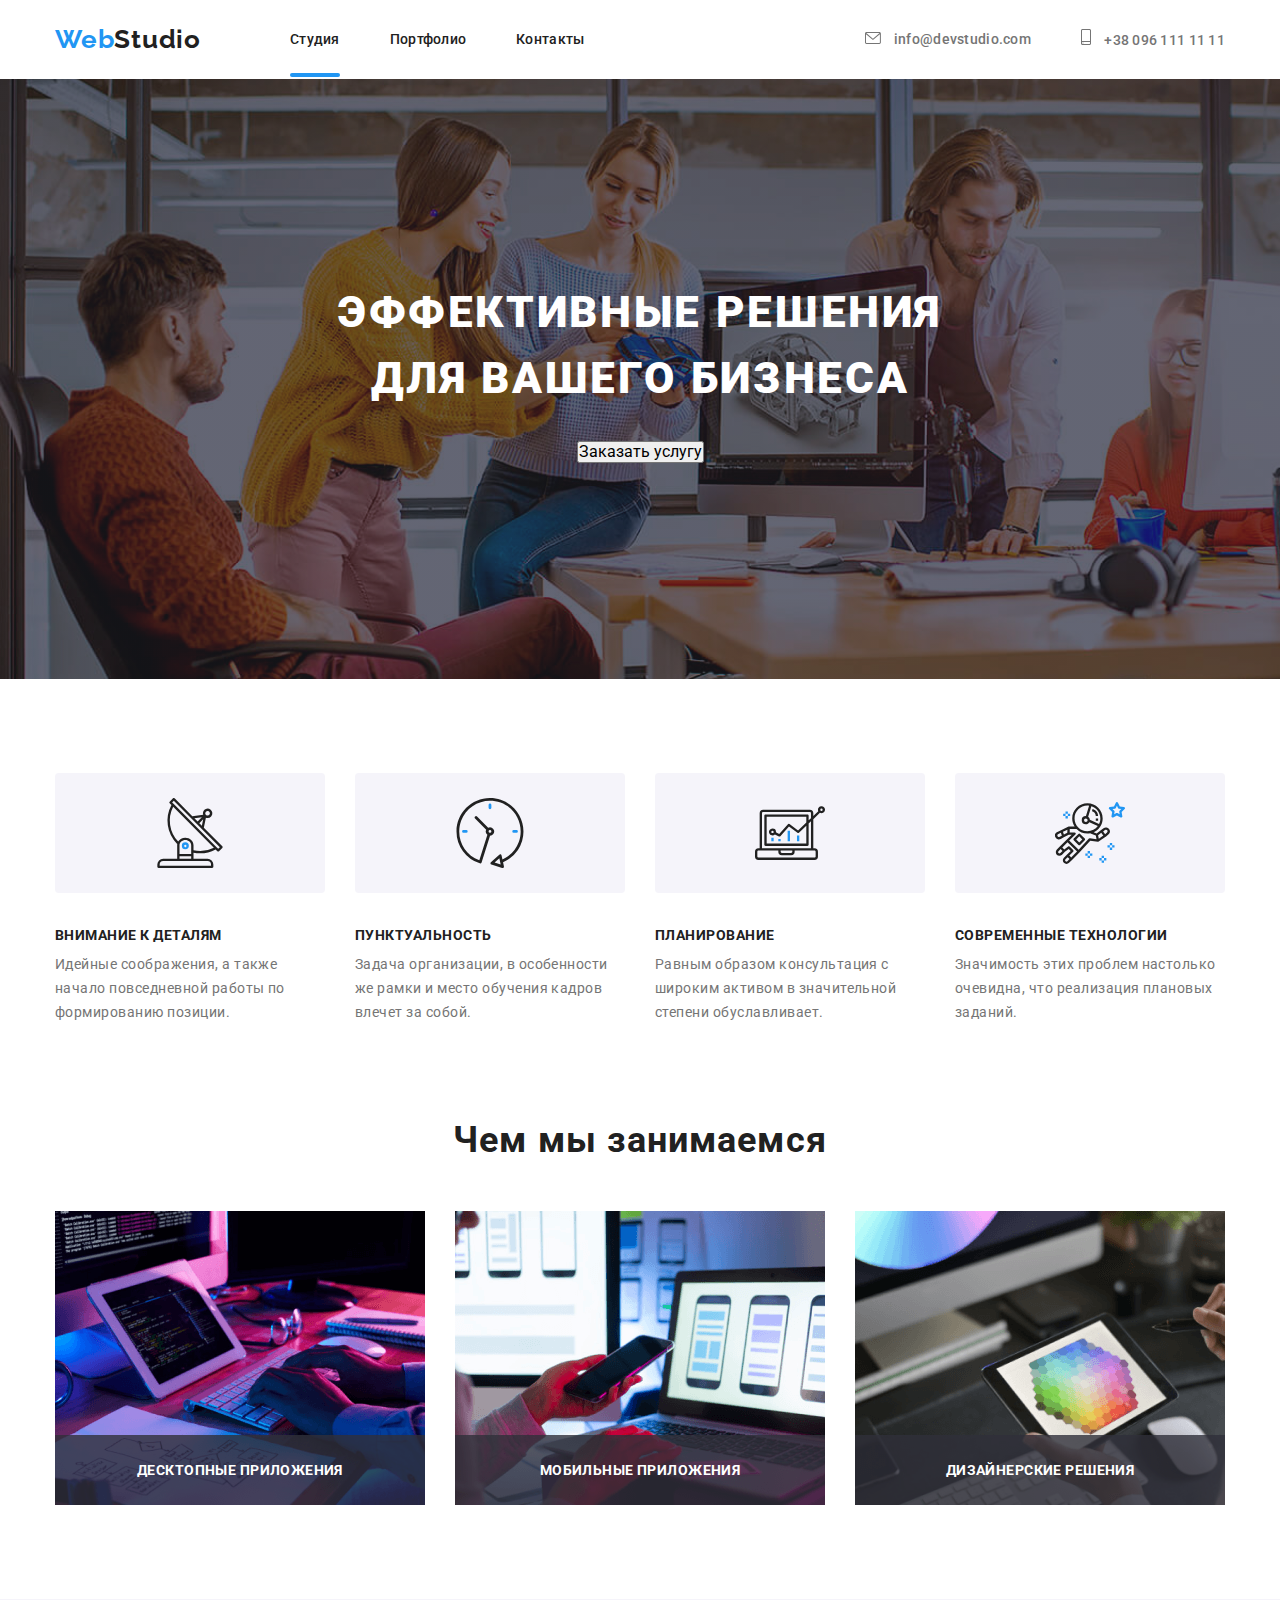
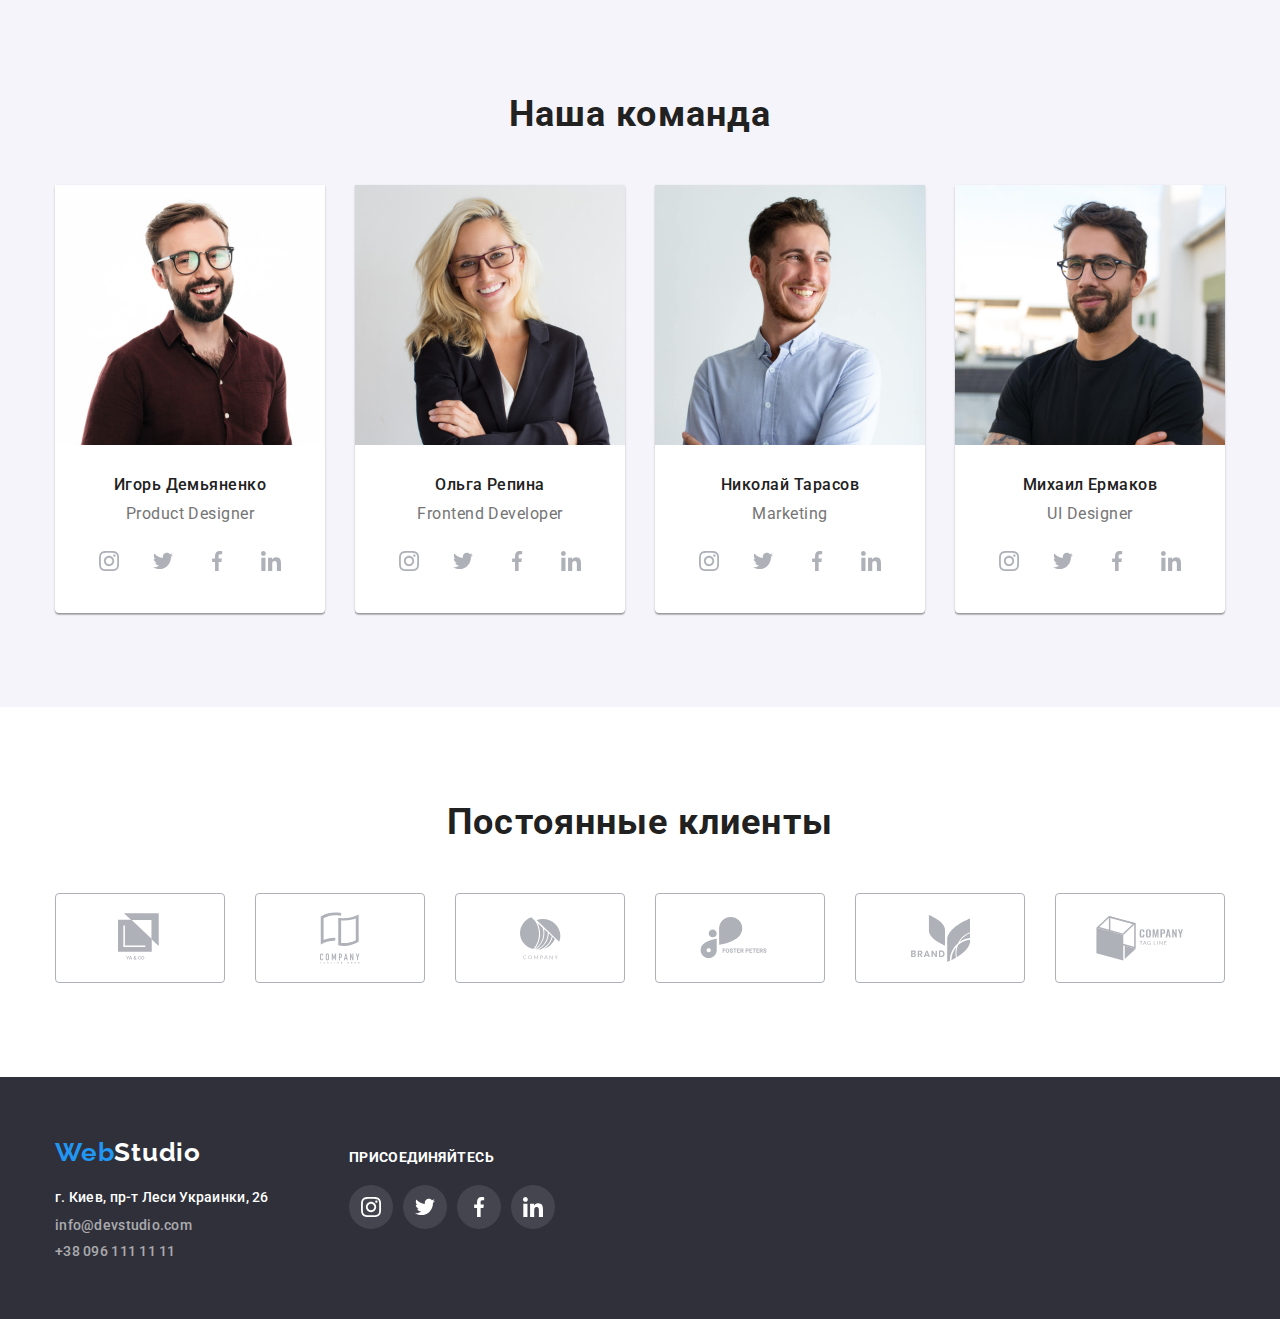
==== index.html @ 3ea40f2e "Копирование (клонирование) предыдущей части" ====
<!DOCTYPE html>
<html lang="ru">

<head>
  <meta charset="UTF-8">
  <meta name="viewport" content="width=device-width, initial-scale=1.0">
  <title lang="en">webstudio</title>
  <link href="https://fonts.googleapis.com/css2?family=Raleway:wght@700&family=Roboto:wght@400;500;700;900&display=swap"
    rel="stylesheet">
  <link rel="stylesheet" href="https://cdnjs.cloudflare.com/ajax/libs/modern-normalize/1.0.0/modern-normalize.css" />
  <link rel="stylesheet" href="./css/styles.css">

</head>

<body class="body">
  <header class="header">
    <div class="container">
      <!--Навигация сайта-->
      <nav class="nav">
        <a href="./index.html" class="link">
          <p class="logo">Web<span class="span-logo">Studio</span></p>
        </a>
        <!--логотип будет рисунком-->
        <ul class="nav">
          <li class="list-item"><a href="./index.html" class="link text-nav text-nav-color link-current">Студия</a>
          </li>
          <li class="list-item"><a href="./portfolio.html" class="link text-nav text-nav-color">Портфолио</a></li>
          <li class="list-item"><a href="" class="link text-nav text-nav-color">Контакты</a></li>
        </ul>
      </nav>
      <!--Контакты-->
      <address class="address">
        <ul class="address-item">
          <li class="list address-list-item icon-mail"><a href="mailto:info@devstudio.com"
              class="link text-nav contact-color">
              <svg class="header-mail-svg">
                <use href="./images/icon-svg/sprite.svg#icon-mail"></use>
              </svg>
              info@devstudio.com</a>
          </li>
          <li class="list address-list-item icon-phone"><a href="tel:+380961111111" class="link text-nav contact-color">
              <svg class="header-smartphone-svg">
                <use href="./images/icon-svg/sprite.svg#icon-smartphone"></use>
              </svg>
              +38 096 111 11 11</a></li>
        </ul>
      </address>
    </div>
  </header>


  <main>
    <!--Эффективные решения для вашего бизнеса HERO -->
    <section class="hero hero-overlay">
      <div class="container">
        <h1 class="hero-title">Эффективные решения для вашего бизнеса</h1>
        <button type="button" class="btn" data-modal-open>
          Заказать услугу
        </button>
      </div>

    </section>
    <!--Приимущества (стиль работы) ADVANTAGE-->
    <section class="advantage">
      <div class="container">
        <H2 class="hidden-section-title">Приимущества (стиль работы) ЗАГОЛОВОК БУДЕТ СКРЫТ
          ПОЗЖЕ ЧЕРЕЗ CSS</H2>
        <!--заголовок будет скрыт позже через CSS-->

        <ul class="advantage-section">
          <li class="list advantage-section-item icon-antena">
            <h3 class="advantage-section-title">Внимание к деталям</h3>
            <p class="section-item">Идейные соображения, а также начало повседневной работы по формированию позиции.</p>
          </li>
          <li class="list advantage-section-item icon-clock">
            <h3 class="advantage-section-title">Пунктуальность</h3>
            <p class="section-item">Задача организации, в особенности же рамки и место обучения кадров влечет за собой.
            </p>
          </li>
          <li class="list advantage-section-item icon-diagram">
            <h3 class="advantage-section-title">Планирование</h3>
            <p class="section-item">Равным образом консультация с широким активом в значительной степени обуславливает.
            </p>
          </li>
          <li class="list advantage-section-item icon-astronaut">
            <h3 class="advantage-section-title">Современные технологии</h3>
            <p class="section-item last-section-item">Значимость этих проблем настолько очевидна, что реализация
              плановых заданий.</p>
          </li>
        </ul>
      </div>

    </section>
    <!--Чем мы занимаемся WHAT WE DO-->
    <section class="whatwedo">
      <div class="container">
        <h2 class="title text-common whatwedo-title">Чем мы занимаемся</h2>

        <ul class="whatwedo-list">
          <li class="list whatwedo-item">
            <img src="./images/box1.png" alt="программист печатает код" width="370">
            <div class="whatwedo-thumb">
              <h3 class="thumb-title">Десктопные приложения</h3>
            </div>
          </li>
          <li class="list whatwedo-item">
            <img src="./images/box2.png" alt="девушка держит телефон перед экраном ноутбука" width="370">
            <div class="whatwedo-thumb">
              <h3 class="thumb-title">Мобильные приложения</h3>
            </div>
          </li>
          <li class="list whatwedo-item">
            <img src="./images/box3.png" alt="девушка выбирает цвета на планшете" width="370">
            <div class="whatwedo-thumb">
              <h3 class="thumb-title">Дизайнерские решения</h3>
            </div>
          </li>
        </ul>
      </div>
    </section>
    <!-- Наша команда TEAM-->
    <section class="team">
      <div class="container">
        <h2 class="title text-common primary-team-title">Наша команда</h2>
        <ul class="team-list">
          <li class="list team-list-item">
            <img class="team-img" src="./images/teamcard1.jpg" alt="Игорь Демьяненко" width="270">
            <h3 class="text-common team-title team-text">Игорь Демьяненко</h3>
            <p lang="en" class="text-common team-text team-item">Product Designer</p>
            <ul class="social-links">
              <li class="social-list-item"><a class="social-list-link" href="https://www.instagram.com/">
                  <svg class="social-list-svg">
                    <use href="./images/icon-svg/sprite.svg#icon-instagram"></use>
                  </svg>
                </a></li>
              <li class="social-list-item"><a class="social-list-link" href="https://twitter.com/">
                  <svg class="social-list-svg">
                    <use href="./images/icon-svg/sprite.svg#icon-twitter"></use>
                  </svg>
                </a></li>
              <li class="social-list-item"><a class="social-list-link" href="https://www.facebook.com/">
                  <svg class="social-list-svg">
                    <use href="./images/icon-svg/sprite.svg#icon-facebook"></use>
                  </svg>
                </a></li>
              <li class="social-list-item"><a class="social-list-link" href="https://www.linkedin.com/">
                  <svg class="social-list-svg">
                    <use href="./images/icon-svg/sprite.svg#icon-linkedin"></use>
                  </svg>
                </a></li>
            </ul>
          </li>
          <li class="list team-list-item">
            <img class="team-img" src="./images/teamcard2.jpg" alt="Ольга Репина" width="270">
            <h3 class="text-common team-title team-text">Ольга Репина</h3>
            <p lang="en" class="text-common team-text team-item">Frontend Developer</p>
            <ul class="social-links">
              <li class="social-list-item"><a class="social-list-link" href="https://www.instagram.com/">
                  <svg class="social-list-svg">
                    <use href="./images/icon-svg/sprite.svg#icon-instagram"></use>
                  </svg>
                </a></li>
              <li class="social-list-item"><a class="social-list-link" href="https://twitter.com/">
                  <svg class="social-list-svg">
                    <use href="./images/icon-svg/sprite.svg#icon-twitter"></use>
                  </svg>
                </a></li>
              <li class="social-list-item"><a class="social-list-link" href="https://www.facebook.com/">
                  <svg class="social-list-svg">
                    <use href="./images/icon-svg/sprite.svg#icon-facebook"></use>
                  </svg>
                </a></li>
              <li class="social-list-item"><a class="social-list-link" href="https://www.linkedin.com/">
                  <svg class="social-list-svg">
                    <use href="./images/icon-svg/sprite.svg#icon-linkedin"></use>
                  </svg>
                </a></li>
            </ul>
          </li>
          <li class="list team-list-item">
            <img class="team-img" src="./images/teamcard3.jpg" alt="Николай Тарасов" width="270">
            <h3 class="text-common team-title team-text">Николай Тарасов</h3>
            <p lang="en" class="text-common team-text team-item">Marketing</p>
            <ul class="social-links">
              <li class="social-list-item"><a class="social-list-link" href="https://www.instagram.com/">
                  <svg class="social-list-svg">
                    <use href="./images/icon-svg/sprite.svg#icon-instagram"></use>
                  </svg>
                </a></li>
              <li class="social-list-item"><a class="social-list-link" href="https://twitter.com/">
                  <svg class="social-list-svg">
                    <use href="./images/icon-svg/sprite.svg#icon-twitter"></use>
                  </svg>
                </a></li>
              <li class="social-list-item"><a class="social-list-link" href="https://www.facebook.com/">
                  <svg class="social-list-svg">
                    <use href="./images/icon-svg/sprite.svg#icon-facebook"></use>
                  </svg>
                </a></li>
              <li class="social-list-item"><a class="social-list-link" href="https://www.linkedin.com/">
                  <svg class="social-list-svg">
                    <use href="./images/icon-svg/sprite.svg#icon-linkedin"></use>
                  </svg>
                </a></li>
            </ul>
          </li>
          <li class="list team-list-item">
            <img class="team-img" src="./images/teamcard4.jpg" alt="Михаил Ермаков" width="270">
            <h3 class="text-common team-title team-text">Михаил Ермаков</h3>
            <p lang="en" class="text-common team-text team-item">UI Designer</p>
            <ul class="social-links">
              <li class="social-list-item"><a class="social-list-link" href="https://www.instagram.com/">
                  <svg class="social-list-svg">
                    <use href="./images/icon-svg/sprite.svg#icon-instagram"></use>
                  </svg>
                </a></li>
              <li class="social-list-item"><a class="social-list-link" href="https://twitter.com/">
                  <svg class="social-list-svg">
                    <use href="./images/icon-svg/sprite.svg#icon-twitter"></use>
                  </svg>
                </a></li>
              <li class="social-list-item"><a class="social-list-link" href="https://www.facebook.com/">
                  <svg class="social-list-svg">
                    <use href="./images/icon-svg/sprite.svg#icon-facebook"></use>
                  </svg>
                </a></li>
              <li class="social-list-item"><a class="social-list-link" href="https://www.linkedin.com/">
                  <svg class="social-list-svg">
                    <use href="./images/icon-svg/sprite.svg#icon-linkedin"></use>
                  </svg>
                </a></li>
            </ul>
          </li>
        </ul>
      </div>
    </section>
    <!------НАШИ КЛИЕНТЫ------->
    <section class="clients">
      <div class="container clients-cont">
        <h2 class="clients-title title text-common">Постоянные клиенты</h2>
        <ul class="clients-list">
          <li class="clients-item"><a class="clients-link" href="">
              <svg class="clients-list-svg client1">
                <use href="./images/icon-svg/sprite.svg#icon-client-logo1"></use>
              </svg>
            </a></li>
          <li class="clients-item"><a class="clients-link" href="">
              <svg class="clients-list-svg client2">
                <use href="./images/icon-svg/sprite.svg#icon-client-logo2"></use>
              </svg>
            </a></li>
          <li class="clients-item"><a class="clients-link" href="">
              <svg class="clients-list-svg client3">
                <use href="./images/icon-svg/sprite.svg#icon-client-logo3"></use>
              </svg>
            </a></li>
          <li class="clients-item"><a class="clients-link" href="">
              <svg class="clients-list-svg client4">
                <use href="./images/icon-svg/sprite.svg#icon-client-logo4"></use>
              </svg>
            </a></li>
          <li class="clients-item"><a class="clients-link" href="">
              <svg class="clients-list-svg client5">
                <use href="./images/icon-svg/sprite.svg#icon-client-logo5"></use>
              </svg>
            </a></li>
          <li class="clients-item"><a class="clients-link" href="">
              <svg class="clients-list-svg client6">
                <use href="./images/icon-svg/sprite.svg#icon-client-logo6"></use>
              </svg>
            </a></li>
        </ul>
      </div>
    </section>
  </main>
  <!--Контактная информация FOOTER-->
  <footer class="footer">
    <!--логотип будет рисунком-->
    <div class="container footer-section footer-links">
      <div>
        <a href="./index.html" class="link">
          <p class="logo logo-footer">Web<span class="span-logo-footer">Studio</span></p>
        </a>
        <address>
          <ul class="footer-adsress">
            <li class="list footer-list-item"><a href="https://goo.gl/maps/oLF53C2D6kYeBcpo7" target="_blank"
                class="link text-nav map-text">
                г. Киев, пр-т Леси Украинки, 26</a></li>
            <li class="list footer-list-item"><a href="mailto:info@devstudio.com"
                class="link text-nav contact-color footer-contact-color">info@devstudio.com</a></li>
            <li class="list footer-list-item footer-adsress"><a href="tel:+380961111111"
                class="link text-nav contact-color footer-contact-color">+38 096
                111 11 11</a></li>
          </ul>
        </address>
      </div>
      <div>
        <h2 class="footer-title title text-common">ПРИСОЕДИНЯЙТЕСЬ</h2>
        <ul class="footer-list">
          <li class="footer-list-item"><a class="footer-list-link" href="https://www.instagram.com/">
              <svg class="footer-list-svg">
                <use href="./images/icon-svg/sprite.svg#icon-instagram"></use>
              </svg>
            </a></li>
          <li class="footer-list-item"><a class="footer-list-link" href="https://twitter.com/">
              <svg class="footer-list-svg">
                <use href="./images/icon-svg/sprite.svg#icon-twitter"></use>
              </svg>
            </a></li>
          <li class="footer-list-item"><a class="footer-list-link" href="https://www.facebook.com/">
              <svg class="footer-list-svg">
                <use href="./images/icon-svg/sprite.svg#icon-facebook"></use>
              </svg>
            </a></li>
          <li class="footer-list-item"><a class="footer-list-link" href="https://www.linkedin.com/">
              <svg class="footer-list-svg">
                <use href="./images/icon-svg/sprite.svg#icon-linkedin"></use>
              </svg>
            </a></li>
        </ul>
      </div>
    </div>
  </footer>
  <div class="backdrop is-hidden" data-modal>
    <div class="modal">
      <button class="close-btn" data-modal-close type="button">
        <svg class="modal-close-svg">
          <use href="./images/icon-svg/sprite.svg#close-btn"></use>
        </svg>
      </button>
    </div>
  </div>
  <script src="./js/modal.js"></script>
</body>

</html>
---- css/styles.css ----
:root {
--accent-color: #2196F3;
--main-font-color: #212121;
--secondary-font-color: #757575;
--text-dark-theme-color: #FFFFFF;
--text-backgrond-color-dark: #2F303A;
--icon-fill: #AFB1B8;
--sort-container-item: #EEEEEE;
--filter-button-bg: #f5f4fa;
}

*,
*::before,
*::after {
  margin: 0;
  padding: 0;
  box-sizing: border-box;
}

img {
  display: block;
}

/* ===========  COMPONENT  =========== */
body {
  font-family: "Roboto", sans-serif;
  font-style: normal;
  }

.list {
    list-style: none;
  }
.list-item {
    list-style: none;
  }

.link {
    text-decoration: none;

  }
.link:hover,
.link:focus {
  color: var(--accent-color);
}



.title {
font-weight: 700;
font-size: 36px;
line-height: 1.167;
color: var(--main-font-color);
}
.text-common {
  text-align: center;
  letter-spacing: 0.03em;
}

.container {
  width: 1200px;
  padding: 0 15px;
  margin: 0 auto;
  /* outline: 1px solid red; */
}
.backdrop {
  position: fixed;
  width: 100%;
  height: 100%;
  top: 0;
  left: 0;
  background-color: rgba(0, 0, 0, 0.2);
  transition: all 250ms cubic-bezier(0.4, 0, 0.2, 1);
}
.modal {
  position: absolute;
  top: 50%;
  left: 50%;
  transform: translate(-50%, -50%);
  width: 528px;
  height: 581px;
  background-color: var(--text-dark-theme-color);
}

.close-btn {
position: absolute;
cursor: pointer;
width: 30px;
height: 30px;
top: 8px;
right: 8px;
border: 1px solid rgba(0, 0, 0, 0.1);
border-radius: 50%;
background-color: var(--text-dark-theme-color);
}
.modal-close-svg {
width: 11px;
height: 11px;
}

.is-hidden {
opacity: 0;
visibility: hidden;
pointer-events: none;
}
/* ===========  END COMPONENT  =========== */

/* ===========  HEADER  =========== */
 .header {
    padding: 24px 0px;
    /* outline: 1px solid red; */
}

.header .container {
  display: flex;
  align-items: center;

}
.header-portfolio {
  padding: 24px 0px;
  outline: 1px solid #ECECEC;
}
.header-portfolio .container {
  display: flex;
  align-items: center;
}

.nav {
  display: flex;
  align-items: center;
}

.logo {
  font-family: Raleway;
  font-style: normal;
  font-weight: 700;
  font-size: 26px;
  line-height: 1.192;
  letter-spacing: 0.03em;
  color: var(--accent-color);

}
a .logo {
  margin-left: 0px;
  margin-right: 90px;
  max-width: 145px;
  /* в макете стоит 93 пикселя. я округлил до 90, как рекомендовал Лёша */
}

.nav .list-item:not(:last-child) {
margin-right: 50px;
}

.span-logo {
  color: var(--main-font-color);
}
.text-nav {
  font-weight: 500;
  font-style: normal;
  font-size: 14px;
  line-height: 1.143;
  letter-spacing: 0.02em;
}
.text-nav-color {
  color: var(--main-font-color);
  transition: color 250ms cubic-bezier(0.4, 0, 0.2, 1);
}
.contact-color {
  color: var(--secondary-font-color);
  transition: color 250ms cubic-bezier(0.4, 0, 0.2, 1);
}
.container .address-item {
  display: flex;
  align-items: center;
}
.address {
  margin-left: auto;
}

.address-list-item:not(:last-child) {
margin-right: 50px;
}

.header-mail-svg {
  width: 16px;
  height: 12px;
  fill: currentColor;
  margin-right: 10px;
}

.header-smartphone-svg {
  width: 10px;
  height: 16px;
  fill: currentColor;
  margin-right: 10px;
}

/* ===========  END HEADER  =========== */

/* ===========  HERO  =========== */
.hero {
  text-align: center;
  padding: 200px 15px;
  margin: 0 auto;

}


.hero-overlay  {
  height: 600px;
  max-width: 1600px;
  margin-left: auto;
  margin-right: auto;
  background-image: linear-gradient(to right,rgba(47, 48, 58, 0.4), rgba(47, 48, 58, 0.4)
  ) ,
  url("../images/hero/hero.png");
  background-size: cover;
}



.hero-title {
font-weight: 900;
font-size: 44px;
line-height: 1.5;
letter-spacing: 0.06em;
text-transform: uppercase;
color: var(--text-dark-theme-color);
padding-right: 252px;
padding-bottom: 30px;
padding-left: 252px;

}
.footer-list-link

.btn {
color: var(--text-dark-theme-color);
background-color: var(--accent-color);
width: 200px;
height: 50px;
left: 700px;
top: 430px;
font-weight: 700;
font-size: 16px;
line-height: 1.875;
letter-spacing: 0.06em;

border-radius: 4px;
cursor: pointer;
transition: color 250ms cubic-bezier(0.4, 0, 0.2, 1);
}

.btn:hover,
.btn:focus {
  box-shadow: 0px 4px 4px rgba(0, 0, 0, 0.15);
  color: var(--accent-color);
  background-color: var(--text-dark-theme-color);
}

.btn .container {
  width: 1170px;
  padding: 0 15px;
  margin: 0 auto;
}
/* ===========  END HERO  =========== */

/* ===========  ADVANTAGE  =========== */
.hidden-section-title {
display: none;
}

.advantage {
  padding-top: 94px;
  padding-bottom: 94px;
}

.advantage-section {
  display: flex;
  letter-spacing: 0px;
}

.advantage-section-item {
  letter-spacing: 0.03em;
}
.icon-antena::before {
background-image: url(../images/icon-svg/antenna.svg);
background-repeat: no-repeat;
background-position: center;
}

.icon-clock::before {
  background-image: url(../images/icon-svg/clock.svg);
  background-repeat: no-repeat;
  background-position: center;
}
.icon-diagram::before {
  background-repeat: no-repeat;
  background-position: center;
  background-image: url(../images/icon-svg/diagram.svg);
}
.icon-astronaut::before {
  background-image: url(../images/icon-svg/astronaut.svg);
  background-repeat: no-repeat;
  background-position: center;
  }


.advantage-section-item::before {
  content: "";
  display: inline-block;
  width: 270px;
  height: 120px;
  background-color: #F5F4FA;
  border-radius: 4px;
  margin-bottom: 30px;
}


.advantage-section-title {
  font-weight: 700;
  font-size: 14px;
  line-height: 1.143;
  text-transform: uppercase;
  color: var(--main-font-color);
  margin-bottom: 10px;
}

.section-item {
  font-weight: 400;
  font-size: 14px;
  line-height: 1.714;
  color: var(--secondary-font-color);
  max-width: 270px;
  margin-right: 30px;
 }

 .last-section-item {
   margin-right: 0px;
 }

/* ===========  END ADVANTAGE  =========== */

/* ===========  WHAT WE DO  =========== */
.whatwedo-title {
  margin-bottom: 50px;
}

.whatwedo {
padding-bottom: 94px;
}
.whatwedo-section {
  outline: 1px solid tomato;
}

.whatwedo-list {
  display: flex;
}
.whatwedo-item:not(:last-child) {
  margin-right: 30px;
}
.whatwedo-item {
  position: relative;
}
.whatwedo-thumb {
  position: absolute;
  bottom: 0;
  left: 0;
  background-color: rgba(47, 48, 58, 0.8);
  width: 100%;
  height: 24%;
}

.thumb-title {
  padding-top: 27px;
  padding-bottom: 27px;
  font-weight: 700;
  font-size: 14px;
  line-height: 1.143;
  text-align: center;
  letter-spacing: 0.03em;
  text-transform: uppercase;
  color: var(--text-dark-theme-color);


}

/* ===========  END WHAT WE DO  =========== */

/* ===========  TEAM  =========== */
.team {
  background: #F5F4FA;
  padding-top: 94px;
  padding-bottom: 94px;
}


.primary-team-title {
margin-bottom: 50px;
}
.team-list {
  display: flex;
}
.team-list-item {
background: var(--text-dark-theme-color);
box-shadow: 0px 1px 3px rgba(0, 0, 0, 0.12), 0px 1px 1px rgba(0, 0, 0, 0.14), 0px 2px 1px rgba(0, 0, 0, 0.2);
border-radius: 0px 0px 4px 4px;
}
.team-list-item:not(:last-child) {
  margin-right: 30px;

}
.team-img {
  margin-bottom: 30px;


}
.team-title {
  font-weight: 500;
  font-size: 16px;
  line-height: 1.187;
  color: var(--main-font-color);
  margin-bottom: 10px;
}
.team-text {
  font-size: 16px;
  line-height: 1.187;
}
.team-item {
  font-weight: 400;
  color: var(--secondary-font-color);
 }
/* ===========  END TEAM  =========== */

/* ===========  CLIENTS  =========== */
.clients-cont {
  padding-top: 94px;
  padding-bottom: 94px;
}

.clients-title {
margin-bottom: 50px;
}

.clients-list {
display: flex;
list-style: none;
}

.clients-item{

}

.clients-link {
  display: flex;
  align-items: center;
  justify-content: center;
  width: 170px;
  height: 90px;
  border: 1px solid var(--icon-fill);
  border-radius: 4px;
  color: var(--icon-fill);
  transition: color 250ms cubic-bezier(0.4, 0, 0.2, 1);
}

.clients-item:not(:last-child) {
  margin-right: 30px;
}

.clients-list-svg {
fill: currentColor;
}

.clients-link:hover,
.clients-link:focus {
  width: 170px;
  height: 90px;
  border: 1px solid var(--accent-color);
  color: var(--accent-color);
}
.client1 {
  width: 45px;
  height: 50px;
}
.client2 {
  width: 40px;
  height: 52px;
}
.client3 {
  width: 41px;
  height: 43px;
}
.client4 {
width: 80px;
height: 42px;
}
.client5 {
  width: 59px;
  height: 47px;
}
.client6 {
  width: 88px;
  height: 45px;
}

.social-links {
  display: flex;
  list-style: none;
  justify-content: center;
  padding-top: 16px;
  padding-bottom: 30px;
  margin-left: auto;
  margin-right: auto;
}

.social-list-item:not(:last-child) {
  margin-right: 10px;
}
.social-list-link {
  display: flex;
  align-items: center;
  justify-content: center;
  width: 44px;
  height: 44px;
  border-radius: 50%;
  background-color: var(--text-dark-theme-color);
  color:  var(--icon-fill);
  transition: color 250ms cubic-bezier(0.4, 0, 0.2, 1), background-color 250ms cubic-bezier(0.4, 0, 0.2, 1);
}

.social-list-svg {
  width: 20px;
  height: 20px;
  fill: currentColor;
}

.social-list-link:hover,
.social-list-link:focus {
  width: 44px;
  height: 44px;
  background-color: var(--accent-color);
  color: var(--text-dark-theme-color);
}
  /* ===========  END CLIENTS  =========== */

/* ===========  FOOTER  =========== */
.footer {
  padding-top: 60px;
  padding-bottom: 60px;
  background-color: var(--text-backgrond-color-dark);
}
.logo-footer {
  margin-bottom: 20px;
}

.footer-contact-color {
  color: rgba(255, 255, 255, 0.6);
}
.map-text {
  color: var(--text-dark-theme-color);
  transition: color 250ms cubic-bezier(0.4, 0, 0.2, 1);
}
.span-logo-footer {
  color: var(--text-dark-theme-color);
}
.footer-adsress {
  display: flex;
  flex-direction: column;
  margin-right: 70px;
  }
.footer-list-item:not(:last-child) {
  margin-bottom: 9px;
}
.footer-links {
  display: flex;
}
.footer-list {
  display: flex;
  list-style: none;
}
.footer-title {
  font-weight: 700;
  font-size: 14px;
  line-height: 1.143;
  letter-spacing: 0.03em;
  text-transform: uppercase;
  color: var(--text-dark-theme-color);
  padding-top: 12px;
  margin-bottom: 20px;
  text-align: left;
}

/* .footer-list-link {
  display: flex;
  align-items: center;
  justify-content: center;
  width: 44px;
  height: 44px;
  border-radius: 50%;
  background-color: rgba(255, 255, 255, 0.1);
} */
.footer-list-link:hover {
  background-color: var(--accent-color);
}
.footer-list-svg {
  width: 20px;
  height: 20px;
  fill: var(--text-dark-theme-color);
}
.footer-list-link {
  display: flex;
  align-items: center;
  justify-content: center;
  width: 44px;
  height: 44px;
  border-radius: 50%;
  background-color: rgba(255, 255, 255, 0.1);
  transition: background-color 250ms cubic-bezier(0.4, 0, 0.2, 1);


}

.footer-list-link:hover {
  background-color: var(--accent-color);
}
.footer-list-item:not(:last-child) {
  margin-right: 10px;
}
/* ===========  PORTFOLIO COMPONENT  =========== */
.portfolio-text-common {
font-size: 16px;
letter-spacing: 0.03em;
}

.portfolio {
  padding-top: 94px;
  padding-bottom: 94px;
}

.link-current {
position: relative;
padding-bottom: 30px;
}


.link-current::after {
  content: '';
  position: absolute;
  left: 0;
  bottom: 0;
  width: 100%;
  height: 4px;
  border-radius: 2px;
  background-color: var(--accent-color);

}
/* ===========  END PORTFOLIO COMPONENT  =========== */

/* ===========  PORTFOLIO BTN  =========== */
.filter {
  padding-bottom: 50px;
}
.filter-list {
  width: 611px;
  display: flex;
  justify-content: space-between;
  margin-left: auto;
  margin-right: auto;
}

.filter-button {
  font-weight: 500;
  font-size: 16px;
  line-height: 1.625;
  text-align: center;
  letter-spacing: 0.03em;
  color: var(--secondary-text-color);
  background-color: var(--filter-button-bg);
  border-style: none;
  min-width: 73px;
  height: 38px;
  padding: 6px 22px;
  border-radius: 4px;
  transition: color 250ms cubic-bezier(0.4, 0, 0.2, 1), background-color 250ms cubic-bezier(0.4, 0, 0.2, 1);
}

.filter-button:hover {

  color: var(--text-dark-theme-color);
  background-color: var(--accent-color);
  box-shadow: 0px 3px 1px rgba(0, 0, 0, 0.1), 0px 1px 2px rgba(0, 0, 0, 0.08), 0px 2px 2px rgba(0, 0, 0, 0.12);
  cursor: pointer;
}

/* ===========  END PORTFOLIO BTN  =========== */

/* ===========  PORTFOLIO SORT  =========== */
.flex-container {
  display: flex;
  flex-wrap: wrap;
}

.sort-container-item {
  margin-right: 30px;
  margin-bottom: 30px;
  outline: 1px solid var(--sort-container-item);
  transition: box-shadow 250ms cubic-bezier(0.4, 0, 0.2, 1);
}


.sort-thumb {
  position: relative;
  top: 0;
  left: 0;
  width: 370px;
  height: 294px;

  overflow: hidden;
  }

.sort-thumb:hover .ovrlay-text,
.sort-thumb:focus .ovrlay-text {
  transform: translateY(0);
}

  .ovrlay-text {
    position: absolute;
    width: 100%;
    height: 100%;
    padding: 63px 24px;
    font-weight: 400;
    font-size: 18px;
    line-height: 1.556;
    letter-spacing: 0.03em;
    color: var(--text-dark-theme-color);
    background: rgba(33, 150, 243, 0.9);
    transform: translateY(100%);
    transition: transform 250ms cubic-bezier(0.4, 0, 0.2, 1);

  }



.sort-container-item:hover,
.sort-container-item:focus {
  box-shadow: 0px 1px 1px rgba(0, 0, 0, 0.12), 0px 4px 4px rgba(0, 0, 0, 0.06), 1px 4px 6px rgba(0, 0, 0, 0.16);
}

.sort-container-item:nth-child(3n) {
  margin-right: 0px;
}
.sort-container-item:nth-last-child(-n+3) {
  margin-bottom: 0px;
}

.portfolio-title {
  font-weight: 700;
  font-size: 18px;
  line-height: 2;
  letter-spacing: 0.06em;
  color: var(--main-font-color);
  padding-top: 20px;
  padding-left: 24px;
  margin-bottom: 4px;
}
.portfolio-item {
  font-weight: 400;
  font-size: 16px;
  line-height: 1.875;
  color: var(--secondary-font-color);
  padding-left: 24px;
  margin-bottom: 20px;
}

.img-portfolio-item {
  margin-bottom: 20px;
}


/* ===========  END PORTFOLIO SORT  =========== */
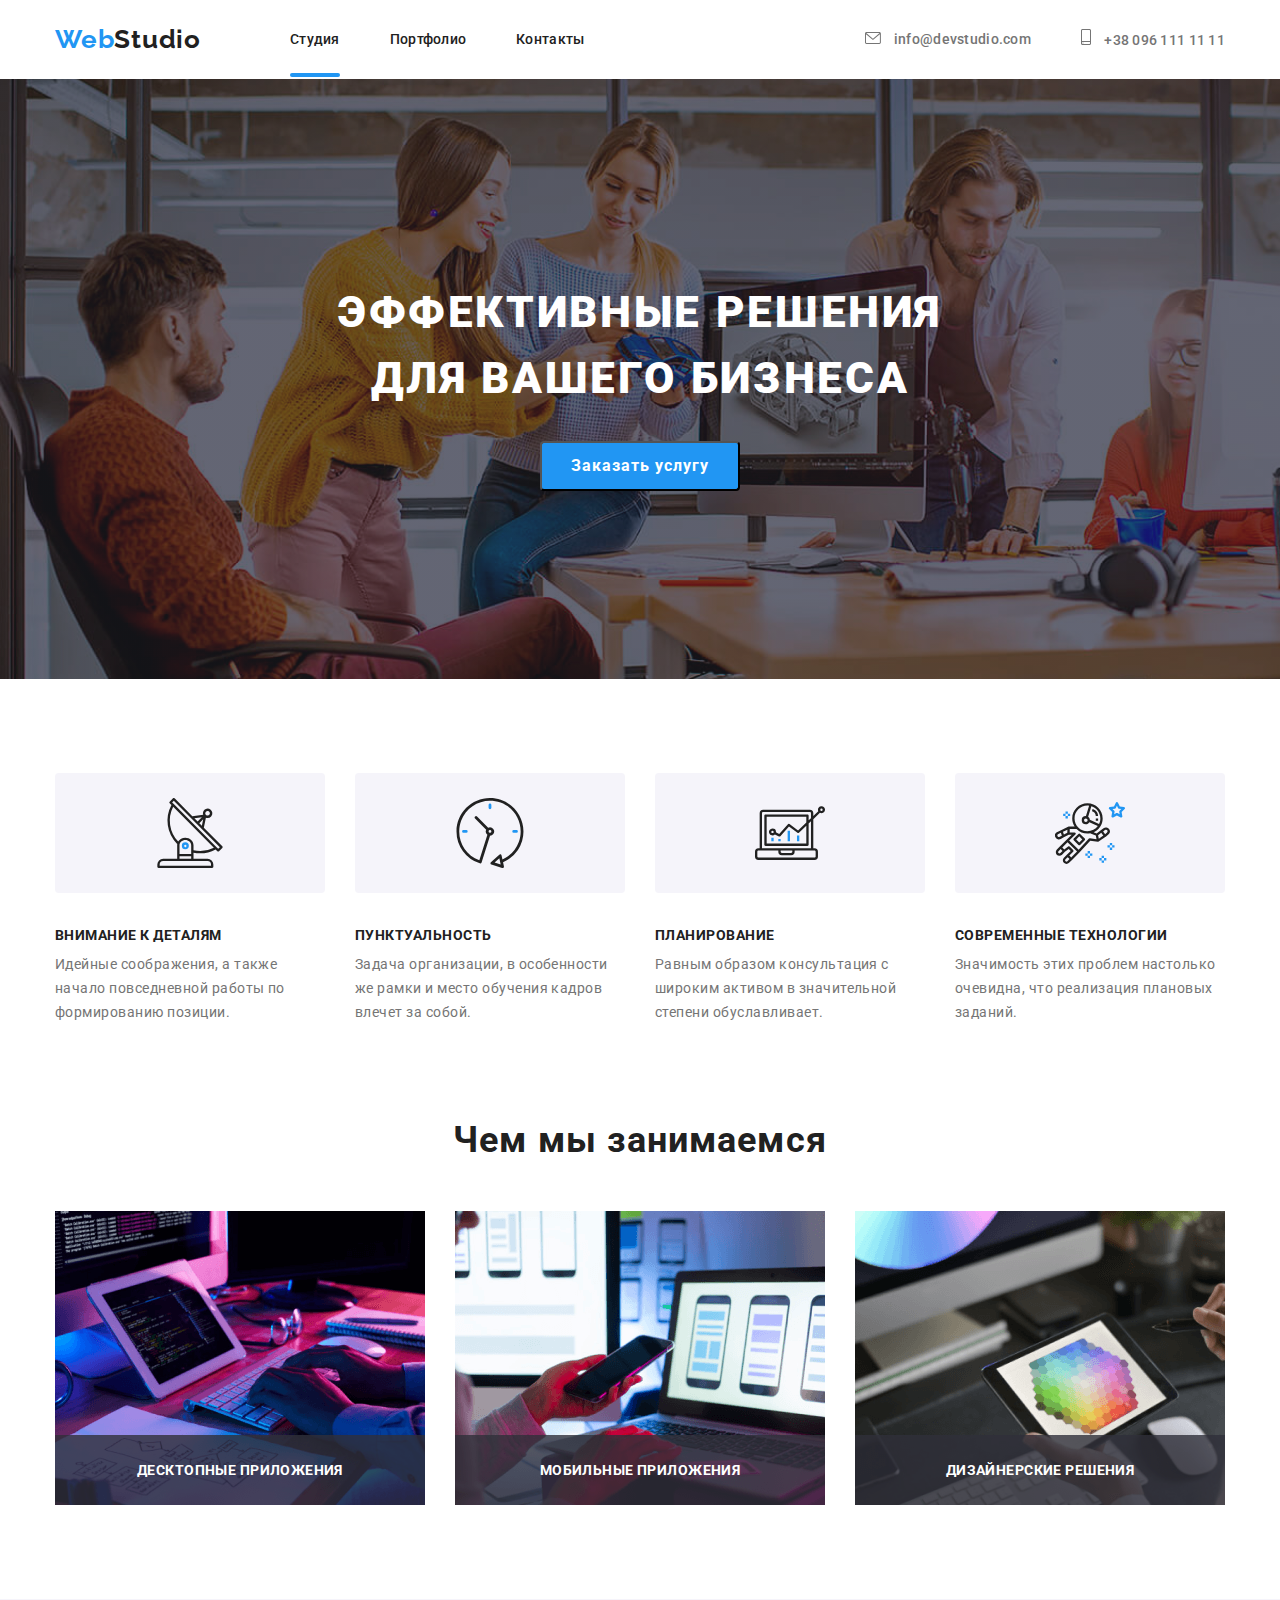
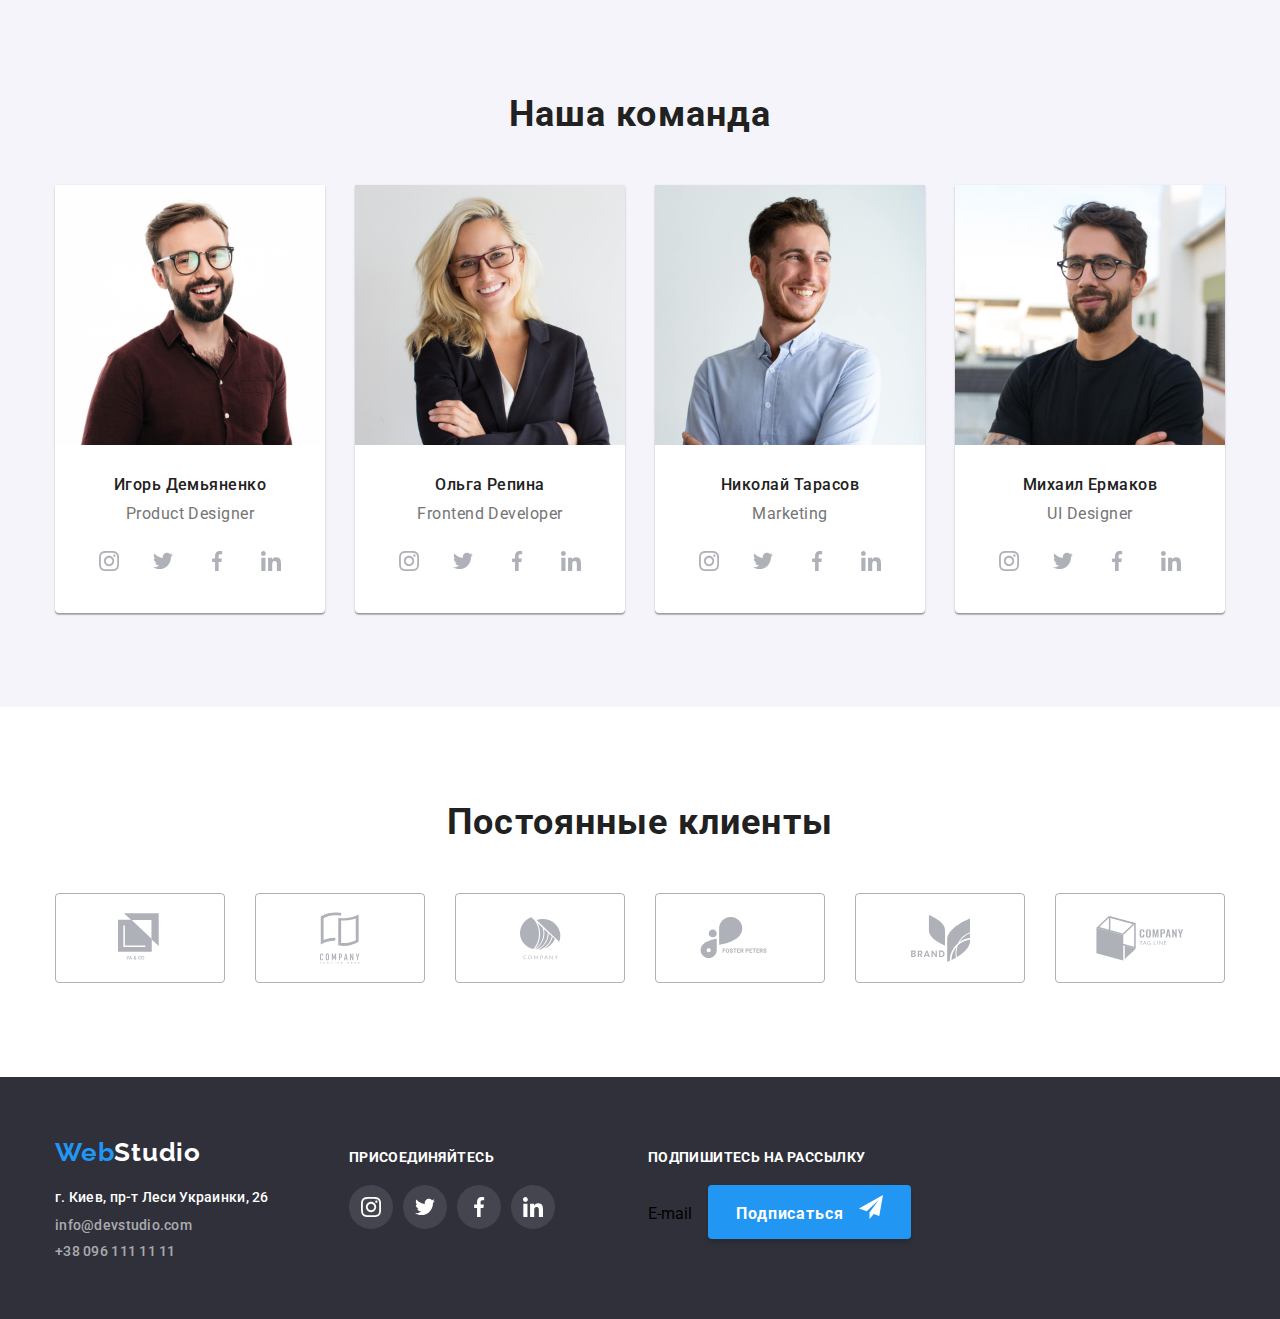
==== commit 2ce1847d: "добавленна разметка в модалку" ====
--- a/index.html
+++ b/index.html
@@ -294,7 +294,7 @@
           </ul>
         </address>
       </div>
-      <div>
+      <div class="footer-link-list">
         <h2 class="footer-title title text-common">ПРИСОЕДИНЯЙТЕСЬ</h2>
         <ul class="footer-list">
           <li class="footer-list-item"><a class="footer-list-link" href="https://www.instagram.com/">
@@ -318,6 +318,16 @@
               </svg>
             </a></li>
         </ul>
+      </div>
+      <div class="form-footer">
+        <h2 class="footer-title title text-common">Подпишитесь на рассылку</h2>
+        <form action="" class="footer-form-area">E-mail</form>
+        <button class="subscribe" type="button">
+          Подписаться
+          <svg class="icon-send-svg">
+            <use href="./images/icon-svg/sprite.svg#icon-icon-send"></use>
+          </svg>
+        </button>
       </div>
     </div>
   </footer>
@@ -328,6 +338,34 @@
           <use href="./images/icon-svg/sprite.svg#close-btn"></use>
         </svg>
       </button>
+      <div class="modal-form">
+        <h2 class="title title-modal">Оставьте свои данные, мы вам перезвоним</h2>
+        <form action="#" method="GET" class="contact-form">
+
+          <div class="user-name-wrap">
+            <label for="user-name"><span class="icon-input-username"></span>Имя</label>
+            <input type="text" class="contact-form-input user-name" name="user-name" id="user-name" required minlength="2">
+
+          </div>
+
+          <!-- <input type="tel" class="contact-form-input" name="user-tel" required pattern="[0-9]{3}-[0-9]{3}-[0-9]{2}-[0-9]{2}"> -->
+          <label for="user-tel">Телефон</label>
+          <input type="tel" class="contact-form-input" name="user-tel" id="user-tel" required>
+
+          <label for="user-email">Почта</label>
+          <input type="email" class="contact-form-input" name="user-email" id="user-email" required>
+
+          <label for="user-comment">Комментарий</label>
+          <textarea class="contact-form-input contact-form-massage" name="user-comment" id="user-comment" placeholder="Введите текст" minlength="10"></textarea>
+
+          <div class="licence-check">
+            <input class="checkbox-item" type="checkbox" required>
+            <p class="licence-text">Соглашаюсь с рассылкой и принимаю <a class="link" href="" >Условия договора</a></p>
+          </div>
+
+          <button type="submit" class="btn form-submit">Отправить</button>
+        </form>
+      </div>
     </div>
   </div>
   <script src="./js/modal.js"></script>
--- a/css/styles.css
+++ b/css/styles.css
@@ -76,9 +76,110 @@
   top: 50%;
   left: 50%;
   transform: translate(-50%, -50%);
+  padding: 40px;
   width: 528px;
   height: 581px;
   background-color: var(--text-dark-theme-color);
+}
+
+.modal-form {
+  /* outline: 1px solid black; */
+}
+
+.contact-form {
+  margin: 0 auto;
+  font-weight: 400;
+  font-size: 12px;
+  line-height: 1.167;
+  letter-spacing: 0.01em;
+  color: var(--secondary-font-color);
+}
+
+.title-modal {
+  margin-bottom: 12px;
+  font-weight: 700;
+  font-size: 20px;
+  line-height: 1.15;
+  text-align: center;
+  letter-spacing: 0.03em;
+}
+
+.contact-form-input {
+  display: block;
+  width: 100%;
+  height: 40px;
+  padding: 14px;
+  margin-top: 4px;
+  border: 1px solid rgba(33, 33, 33, 0.2);
+  border-radius: 4px;
+
+}
+
+.contact-form-input:not(last-child) {
+  margin-bottom: 10px;
+}
+
+.contact-form-input:focus:not(placeholder-shown) {
+  outline: 1px solid var(--accent-color);
+  border-radius: 4px;
+}
+
+.contact-form-massage {
+  height: 120px;
+  resize: none;
+}
+
+.licence-check {
+  display: flex;
+  align-items: center;
+  justify-content: center;
+  margin-bottom: 30px;
+}
+
+.checkbox-item {
+  display: inline-block;
+  margin-right: 9px;
+  width: 16px;
+  height: 16px;
+  padding: 0;
+  border: 1px solid rgba(33, 33, 33, 0.2);
+}
+
+.licence-text {
+  display: inline-block;
+  font-weight: normal;
+  font-size: 14px;
+  line-height: 1.714;
+  letter-spacing: 0.03em;
+  color: var(--secondary-font-color);
+}
+
+/* .user-name-wrap {
+position: relative;
+}
+
+.icon-input-username {
+  position: absolute;
+  top: 0;
+  left: 0;
+
+  display: inline-block;
+  width: 12px;
+  height: 12px;
+  background-color: tomato;
+
+} */
+
+
+/* .contact-form-input:required:focus:invalid {
+  outline: 1px solid red;
+} */
+
+
+.form-submit {
+  display: block;
+  margin: 0 auto;
+  border-width: 1px;
 }
 
 .close-btn {
@@ -92,9 +193,16 @@
 border-radius: 50%;
 background-color: var(--text-dark-theme-color);
 }
+
 .modal-close-svg {
 width: 11px;
 height: 11px;
+transition: fill 250ms cubic-bezier(0.4, 0, 0.2, 1);
+}
+
+.modal-close-svg:hover {
+  fill: var(--accent-color);
+
 }
 
 .is-hidden {
@@ -228,9 +336,8 @@
 padding-right: 252px;
 padding-bottom: 30px;
 padding-left: 252px;
-
-}
-.footer-list-link
+}
+
 
 .btn {
 color: var(--text-dark-theme-color);
@@ -588,15 +695,7 @@
   text-align: left;
 }
 
-/* .footer-list-link {
-  display: flex;
-  align-items: center;
-  justify-content: center;
-  width: 44px;
-  height: 44px;
-  border-radius: 50%;
-  background-color: rgba(255, 255, 255, 0.1);
-} */
+
 .footer-list-link:hover {
   background-color: var(--accent-color);
 }
@@ -614,8 +713,6 @@
   border-radius: 50%;
   background-color: rgba(255, 255, 255, 0.1);
   transition: background-color 250ms cubic-bezier(0.4, 0, 0.2, 1);
-
-
 }
 
 .footer-list-link:hover {
@@ -624,6 +721,51 @@
 .footer-list-item:not(:last-child) {
   margin-right: 10px;
 }
+
+.footer-link-list {
+  margin-right: 93px;
+}
+
+.footer-form-area {
+display: inline-block;
+margin-right: 12px;
+
+}
+
+.form-footer {
+
+}
+
+.subscribe {
+  padding: 10px 28px;
+  font-weight: 700;
+  font-size: 16px;
+  line-height: 1.875;
+  text-align: center;
+  letter-spacing: 0.06em;
+  background: var(--accent-color);
+  border: 0;
+  border-radius: 4px;
+  box-shadow: 0px 4px 4px rgba(0, 0, 0, 0.15);
+  color: var(--text-dark-theme-color);
+  transition: color 250ms cubic-bezier(0.4, 0, 0.2, 1), background-color 250ms cubic-bezier(0.4, 0, 0.2, 1);transition: color 250ms cubic-bezier(0.4, 0, 0.2, 1), background-color 250ms cubic-bezier(0.4, 0, 0.2, 1);
+}
+
+.subscribe:hover,
+.subscribe:focus {
+  background: var(--text-dark-theme-color);
+  color: var(--accent-color);
+
+}
+
+.icon-send-svg {
+    margin-left: 10px;
+    width: 24px;
+    height: 24px;
+    fill: currentColor;
+
+}
+
 /* ===========  PORTFOLIO COMPONENT  =========== */
 .portfolio-text-common {
 font-size: 16px;
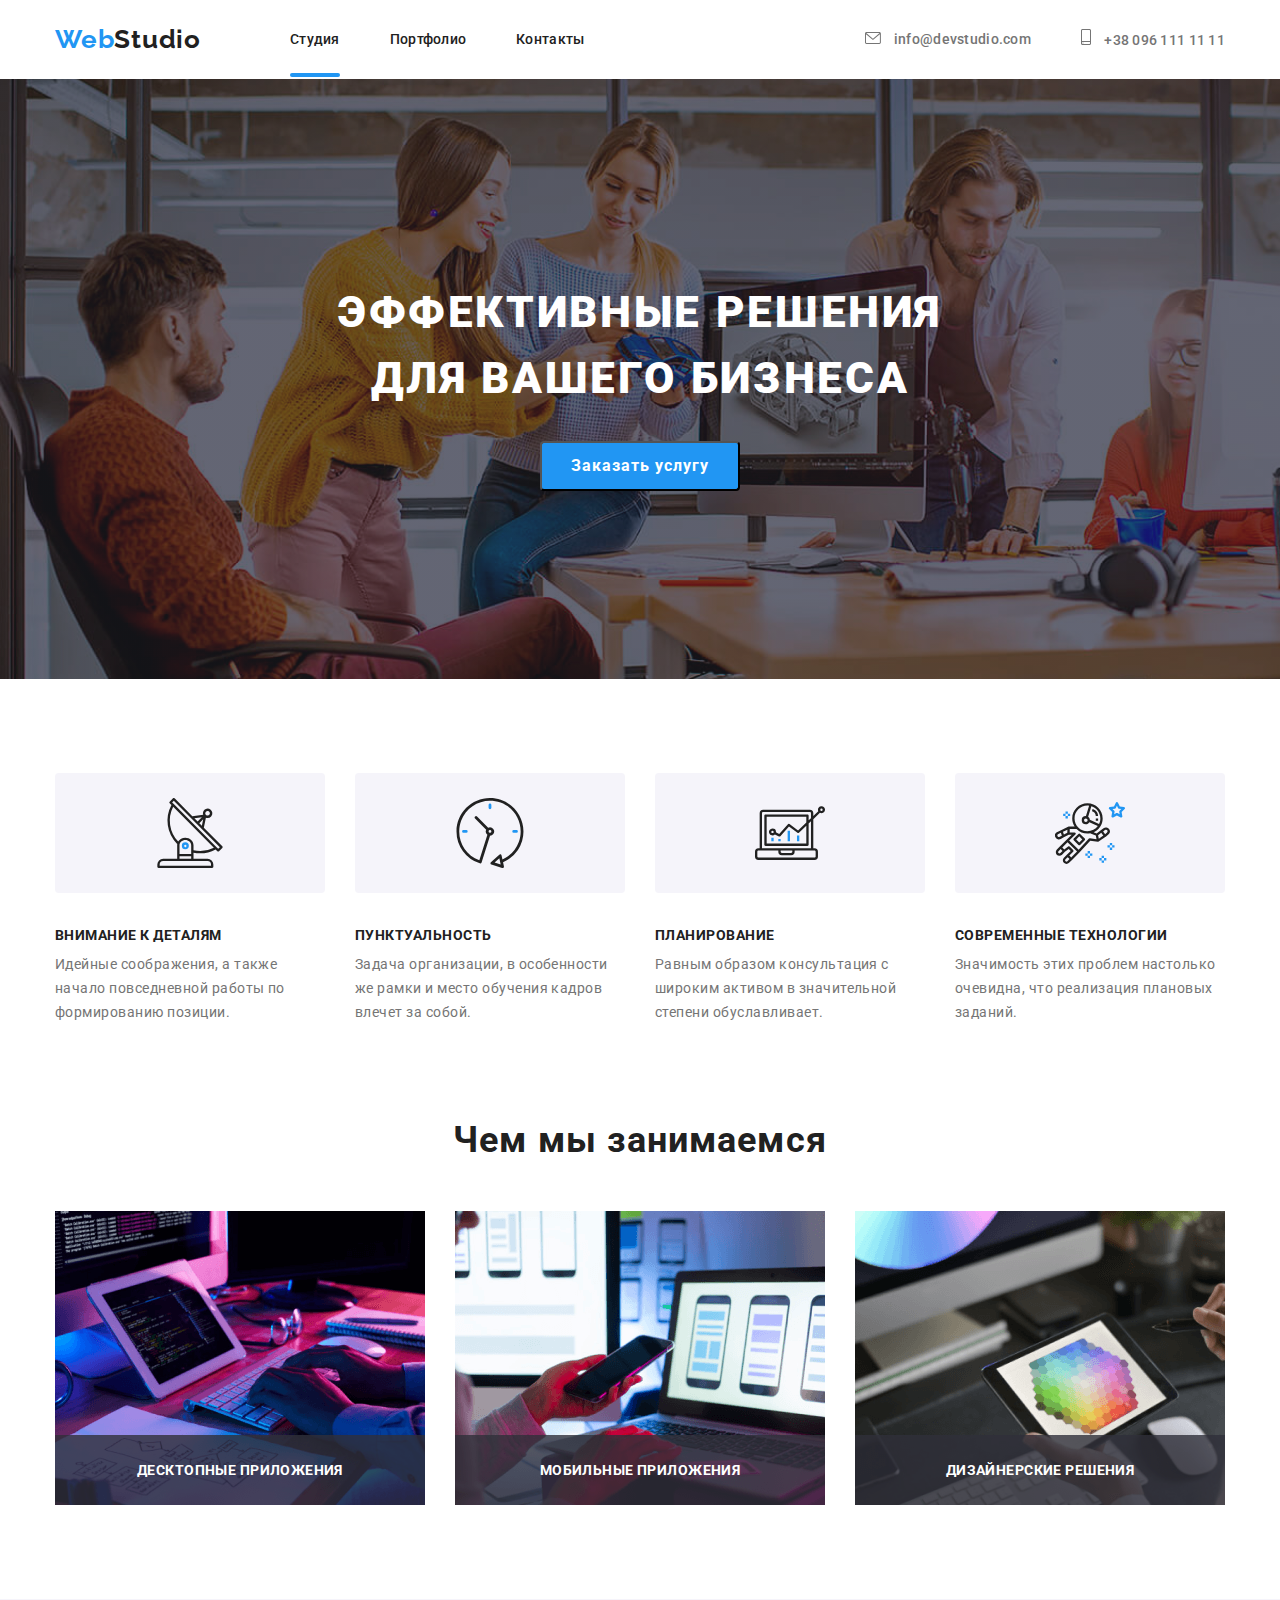
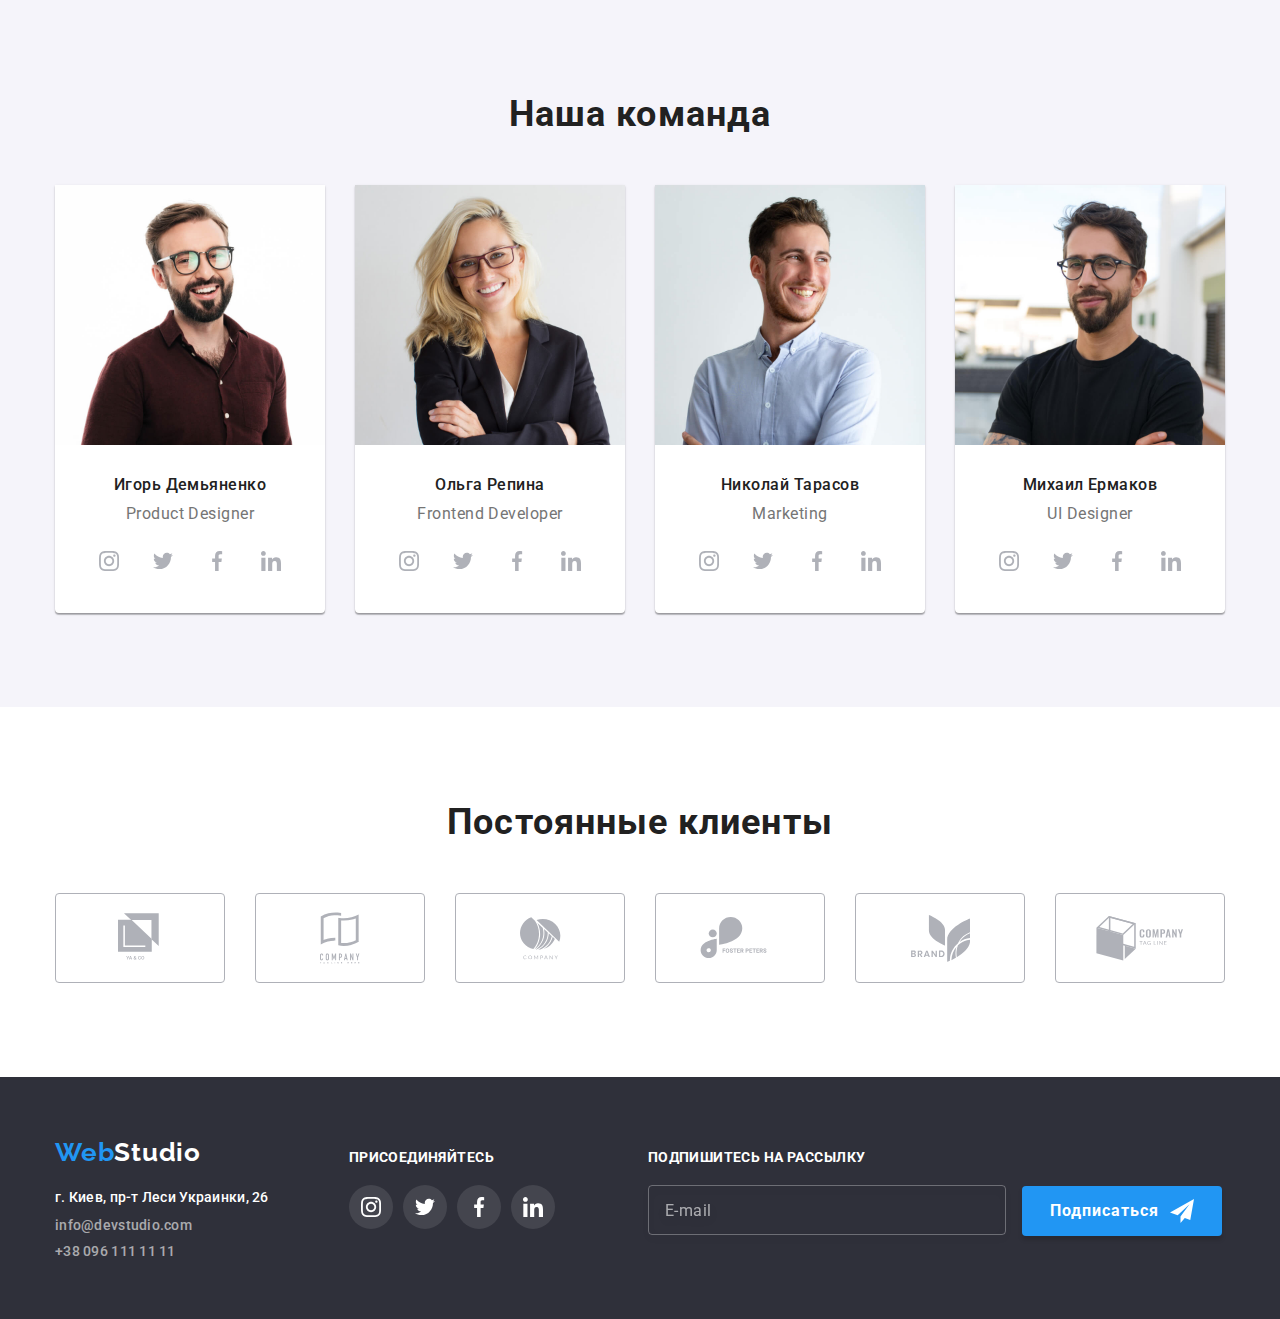
==== commit c08d2a57: "переделал модалку" ====
--- a/index.html
+++ b/index.html
@@ -321,13 +321,15 @@
       </div>
       <div class="form-footer">
         <h2 class="footer-title title text-common">Подпишитесь на рассылку</h2>
-        <form action="" class="footer-form-area">E-mail</form>
-        <button class="subscribe" type="button">
-          Подписаться
-          <svg class="icon-send-svg">
-            <use href="./images/icon-svg/sprite.svg#icon-icon-send"></use>
-          </svg>
-        </button>
+        <form action="#" method="GET" class="footer-form-area">
+          <input class="footer-user-name" type="email" name="footer-user-name" placeholder="E-mail" required>
+          <button class="subscribe" type="button">
+            Подписаться
+            <!-- <svg class="icon-send-svg">
+              <use href="./images/icon-svg/sprite.svg#icon-icon-send"></use>
+            </svg> -->
+          </button>
+        </form>
       </div>
     </div>
   </footer>
@@ -338,34 +340,40 @@
           <use href="./images/icon-svg/sprite.svg#close-btn"></use>
         </svg>
       </button>
-      <div class="modal-form">
+
+      <form action="#" method="GET" class="modal-form">
         <h2 class="title title-modal">Оставьте свои данные, мы вам перезвоним</h2>
-        <form action="#" method="GET" class="contact-form">
-
-          <div class="user-name-wrap">
-            <label for="user-name"><span class="icon-input-username"></span>Имя</label>
-            <input type="text" class="contact-form-input user-name" name="user-name" id="user-name" required minlength="2">
-
-          </div>
-
-          <!-- <input type="tel" class="contact-form-input" name="user-tel" required pattern="[0-9]{3}-[0-9]{3}-[0-9]{2}-[0-9]{2}"> -->
-          <label for="user-tel">Телефон</label>
-          <input type="tel" class="contact-form-input" name="user-tel" id="user-tel" required>
-
-          <label for="user-email">Почта</label>
-          <input type="email" class="contact-form-input" name="user-email" id="user-email" required>
-
-          <label for="user-comment">Комментарий</label>
-          <textarea class="contact-form-input contact-form-massage" name="user-comment" id="user-comment" placeholder="Введите текст" minlength="10"></textarea>
-
-          <div class="licence-check">
-            <input class="checkbox-item" type="checkbox" required>
-            <p class="licence-text">Соглашаюсь с рассылкой и принимаю <a class="link" href="" >Условия договора</a></p>
-          </div>
-
-          <button type="submit" class="btn form-submit">Отправить</button>
-        </form>
-      </div>
+
+        <label class="modal-form-field">
+          Имя
+          <input type="text" class="modal-form-input" name="user-name" id="user-name" required minlength="2">
+          <svg width="12px" height="12px" class="modal-icon">
+            <use href="./images/icon-svg/sprite.svg#icon-modal-name"></use>
+          </svg>
+        </label>
+        <label class="modal-form-field">
+          Телефон
+          <input type="tel" class="modal-form-input" name="user-tel" required>
+          <svg width="12px" height="12px" class="modal-icon">
+            <use href="./images/icon-svg/sprite.svg#icon-modal-phone"></use>
+          </svg>
+        </label>
+        <label class="modal-form-field">
+          Почта
+          <input type="email" class="modal-form-input" name="user-email" required>
+          <svg width="15px" height="12px" class="modal-icon">
+            <use href="./images/icon-svg/sprite.svg#icon-modal-mail"></use>
+          </svg>
+        </label>
+        <label>
+          Комментарий
+          <textarea class="modal-form-massage" name="user-comment" id="user-comment"
+            placeholder="Введите текст" minlength="10"></textarea>
+        </label>
+        <input class="modal-form-policy" name="user-policy" value="accept-policy" type="checkbox">
+        <!-- <p class="licence-text">Соглашаюсь с рассылкой и принимаю <a class="link" href="">Условия договора</a></p> -->
+        <button class="modal-form-btn" type="submit">Отправить</button>
+      </form>
     </div>
   </div>
   <script src="./js/modal.js"></script>
--- a/css/styles.css
+++ b/css/styles.css
@@ -73,21 +73,24 @@
 }
 .modal {
   position: absolute;
+  padding: 40px;
   top: 50%;
   left: 50%;
   transform: translate(-50%, -50%);
-  padding: 40px;
+
   width: 528px;
   height: 581px;
   background-color: var(--text-dark-theme-color);
 }
 
+
+.modal-form-field {
+  margin-bottom: 25px;
+}
+
 .modal-form {
-  /* outline: 1px solid black; */
-}
-
-.contact-form {
-  margin: 0 auto;
+  display: flex;
+  flex-direction: column;
   font-weight: 400;
   font-size: 12px;
   line-height: 1.167;
@@ -104,29 +107,32 @@
   letter-spacing: 0.03em;
 }
 
-.contact-form-input {
-  display: block;
+.modal-form-input,
+.modal-form-massage {
   width: 100%;
   height: 40px;
   padding: 14px;
   margin-top: 4px;
   border: 1px solid rgba(33, 33, 33, 0.2);
   border-radius: 4px;
-
-}
-
-.contact-form-input:not(last-child) {
+}
+
+.modal-form-input:not(:last-child) {
   margin-bottom: 10px;
 }
 
-.contact-form-input:focus:not(placeholder-shown) {
-  outline: 1px solid var(--accent-color);
+.modal-form-massage {
+  height: 120px;
+  margin-bottom: 20px;
+  resize: none;
+  outline: none;
+}
+
+.modal-form-input:focus:not(:placeholder-shown),
+.modal-form-massage:focus {
+  outline: none;
+  border: 1px solid var(--accent-color);
   border-radius: 4px;
-}
-
-.contact-form-massage {
-  height: 120px;
-  resize: none;
 }
 
 .licence-check {
@@ -136,13 +142,8 @@
   margin-bottom: 30px;
 }
 
-.checkbox-item {
-  display: inline-block;
-  margin-right: 9px;
-  width: 16px;
-  height: 16px;
-  padding: 0;
-  border: 1px solid rgba(33, 33, 33, 0.2);
+.modal-form-policy {
+  margin-bottom: 30px;
 }
 
 .licence-text {
@@ -154,33 +155,528 @@
   color: var(--secondary-font-color);
 }
 
-/* .user-name-wrap {
-position: relative;
-}
-
-.icon-input-username {
+/* ===========  END COMPONENT  =========== */
+
+/* ===========  HEADER  =========== */
+ .header {
+    padding: 24px 0px;
+    /* outline: 1px solid red; */
+}
+
+.header .container {
+  display: flex;
+  align-items: center;
+
+}
+.header-portfolio {
+  padding: 24px 0px;
+  outline: 1px solid #ECECEC;
+}
+.header-portfolio .container {
+  display: flex;
+  align-items: center;
+}
+
+.nav {
+  display: flex;
+  align-items: center;
+}
+
+.logo {
+  font-family: Raleway;
+  font-style: normal;
+  font-weight: 700;
+  font-size: 26px;
+  line-height: 1.192;
+  letter-spacing: 0.03em;
+  color: var(--accent-color);
+
+}
+a .logo {
+  margin-left: 0px;
+  margin-right: 90px;
+  max-width: 145px;
+  /* в макете стоит 93 пикселя. я округлил до 90, как рекомендовал Лёша */
+}
+
+.nav .list-item:not(:last-child) {
+margin-right: 50px;
+}
+
+.span-logo {
+  color: var(--main-font-color);
+}
+.text-nav {
+  font-weight: 500;
+  font-style: normal;
+  font-size: 14px;
+  line-height: 1.143;
+  letter-spacing: 0.02em;
+}
+.text-nav-color {
+  color: var(--main-font-color);
+  transition: color 250ms cubic-bezier(0.4, 0, 0.2, 1);
+}
+.contact-color {
+  color: var(--secondary-font-color);
+  transition: color 250ms cubic-bezier(0.4, 0, 0.2, 1);
+}
+.container .address-item {
+  display: flex;
+  align-items: center;
+}
+.address {
+  margin-left: auto;
+}
+
+.address-list-item:not(:last-child) {
+margin-right: 50px;
+}
+
+.header-mail-svg {
+  width: 16px;
+  height: 12px;
+  fill: currentColor;
+  margin-right: 10px;
+}
+
+.header-smartphone-svg {
+  width: 10px;
+  height: 16px;
+  fill: currentColor;
+  margin-right: 10px;
+}
+
+/* ===========  END HEADER  =========== */
+
+/* ===========  HERO  =========== */
+.hero {
+  text-align: center;
+  padding: 200px 15px;
+  margin: 0 auto;
+
+}
+
+
+.hero-overlay  {
+  height: 600px;
+  max-width: 1600px;
+  margin-left: auto;
+  margin-right: auto;
+  background-image: linear-gradient(to right,rgba(47, 48, 58, 0.4), rgba(47, 48, 58, 0.4)
+  ) ,
+  url("../images/hero/hero.png");
+  background-size: cover;
+}
+
+
+
+.hero-title {
+font-weight: 900;
+font-size: 44px;
+line-height: 1.5;
+letter-spacing: 0.06em;
+text-transform: uppercase;
+color: var(--text-dark-theme-color);
+padding-right: 252px;
+padding-bottom: 30px;
+padding-left: 252px;
+}
+
+
+.btn,
+.modal-form-btn {
+color: var(--text-dark-theme-color);
+background-color: var(--accent-color);
+width: 200px;
+height: 50px;
+left: 700px;
+top: 430px;
+font-weight: 700;
+font-size: 16px;
+line-height: 1.875;
+letter-spacing: 0.06em;
+
+border-radius: 4px;
+cursor: pointer;
+transition: color 250ms cubic-bezier(0.4, 0, 0.2, 1);
+}
+
+.btn:hover,
+.btn:focus {
+  box-shadow: 0px 4px 4px rgba(0, 0, 0, 0.15);
+  color: var(--accent-color);
+  background-color: var(--text-dark-theme-color);
+}
+
+.btn .container {
+  width: 1170px;
+  padding: 0 15px;
+  margin: 0 auto;
+}
+/* ===========  END HERO  =========== */
+
+/* ===========  ADVANTAGE  =========== */
+.hidden-section-title {
+display: none;
+}
+
+.advantage {
+  padding-top: 94px;
+  padding-bottom: 94px;
+}
+
+.advantage-section {
+  display: flex;
+  letter-spacing: 0px;
+}
+
+.advantage-section-item {
+  letter-spacing: 0.03em;
+}
+.icon-antena::before {
+background-image: url(../images/icon-svg/antenna.svg);
+background-repeat: no-repeat;
+background-position: center;
+}
+
+.icon-clock::before {
+  background-image: url(../images/icon-svg/clock.svg);
+  background-repeat: no-repeat;
+  background-position: center;
+}
+.icon-diagram::before {
+  background-repeat: no-repeat;
+  background-position: center;
+  background-image: url(../images/icon-svg/diagram.svg);
+}
+.icon-astronaut::before {
+  background-image: url(../images/icon-svg/astronaut.svg);
+  background-repeat: no-repeat;
+  background-position: center;
+  }
+
+
+.advantage-section-item::before {
+  content: "";
+  display: inline-block;
+  width: 270px;
+  height: 120px;
+  background-color: #F5F4FA;
+  border-radius: 4px;
+  margin-bottom: 30px;
+}
+
+
+.advantage-section-title {
+  font-weight: 700;
+  font-size: 14px;
+  line-height: 1.143;
+  text-transform: uppercase;
+  color: var(--main-font-color);
+  margin-bottom: 10px;
+}
+
+.section-item {
+  font-weight: 400;
+  font-size: 14px;
+  line-height: 1.714;
+  color: var(--secondary-font-color);
+  max-width: 270px;
+  margin-right: 30px;
+ }
+
+ .last-section-item {
+   margin-right: 0px;
+ }
+
+/* ===========  END ADVANTAGE  =========== */
+
+/* ===========  WHAT WE DO  =========== */
+.whatwedo-title {
+  margin-bottom: 50px;
+}
+
+.whatwedo {
+padding-bottom: 94px;
+}
+.whatwedo-section {
+  outline: 1px solid tomato;
+}
+
+.whatwedo-list {
+  display: flex;
+}
+.whatwedo-item:not(:last-child) {
+  margin-right: 30px;
+}
+.whatwedo-item {
+  position: relative;
+}
+.whatwedo-thumb {
   position: absolute;
-  top: 0;
+  bottom: 0;
   left: 0;
-
-  display: inline-block;
-  width: 12px;
-  height: 12px;
-  background-color: tomato;
-
-} */
-
-
-/* .contact-form-input:required:focus:invalid {
-  outline: 1px solid red;
-} */
-
-
-.form-submit {
-  display: block;
-  margin: 0 auto;
-  border-width: 1px;
-}
+  background-color: rgba(47, 48, 58, 0.8);
+  width: 100%;
+  height: 24%;
+}
+
+.thumb-title {
+  padding-top: 27px;
+  padding-bottom: 27px;
+  font-weight: 700;
+  font-size: 14px;
+  line-height: 1.143;
+  text-align: center;
+  letter-spacing: 0.03em;
+  text-transform: uppercase;
+  color: var(--text-dark-theme-color);
+
+
+}
+
+/* ===========  END WHAT WE DO  =========== */
+
+/* ===========  TEAM  =========== */
+.team {
+  background: #F5F4FA;
+  padding-top: 94px;
+  padding-bottom: 94px;
+}
+
+
+.primary-team-title {
+margin-bottom: 50px;
+}
+.team-list {
+  display: flex;
+}
+.team-list-item {
+background: var(--text-dark-theme-color);
+box-shadow: 0px 1px 3px rgba(0, 0, 0, 0.12), 0px 1px 1px rgba(0, 0, 0, 0.14), 0px 2px 1px rgba(0, 0, 0, 0.2);
+border-radius: 0px 0px 4px 4px;
+}
+.team-list-item:not(:last-child) {
+  margin-right: 30px;
+
+}
+.team-img {
+  margin-bottom: 30px;
+
+
+}
+.team-title {
+  font-weight: 500;
+  font-size: 16px;
+  line-height: 1.187;
+  color: var(--main-font-color);
+  margin-bottom: 10px;
+}
+.team-text {
+  font-size: 16px;
+  line-height: 1.187;
+}
+.team-item {
+  font-weight: 400;
+  color: var(--secondary-font-color);
+ }
+/* ===========  END TEAM  =========== */
+
+/* ===========  CLIENTS  =========== */
+.clients-cont {
+  padding-top: 94px;
+  padding-bottom: 94px;
+}
+
+.clients-title {
+margin-bottom: 50px;
+}
+
+.clients-list {
+display: flex;
+list-style: none;
+}
+
+.clients-item{
+
+}
+
+.clients-link {
+  display: flex;
+  align-items: center;
+  justify-content: center;
+  width: 170px;
+  height: 90px;
+  border: 1px solid var(--icon-fill);
+  border-radius: 4px;
+  color: var(--icon-fill);
+  transition: color 250ms cubic-bezier(0.4, 0, 0.2, 1);
+}
+
+.clients-item:not(:last-child) {
+  margin-right: 30px;
+}
+
+.clients-list-svg {
+fill: currentColor;
+}
+
+.clients-link:hover,
+.clients-link:focus {
+  width: 170px;
+  height: 90px;
+  border: 1px solid var(--accent-color);
+  color: var(--accent-color);
+}
+.client1 {
+  width: 45px;
+  height: 50px;
+}
+.client2 {
+  width: 40px;
+  height: 52px;
+}
+.client3 {
+  width: 41px;
+  height: 43px;
+}
+.client4 {
+width: 80px;
+height: 42px;
+}
+.client5 {
+  width: 59px;
+  height: 47px;
+}
+.client6 {
+  width: 88px;
+  height: 45px;
+}
+
+.social-links {
+  display: flex;
+  list-style: none;
+  justify-content: center;
+  padding-top: 16px;
+  padding-bottom: 30px;
+  margin-left: auto;
+  margin-right: auto;
+}
+
+.social-list-item:not(:last-child) {
+  margin-right: 10px;
+}
+.social-list-link {
+  display: flex;
+  align-items: center;
+  justify-content: center;
+  width: 44px;
+  height: 44px;
+  border-radius: 50%;
+  background-color: var(--text-dark-theme-color);
+  color:  var(--icon-fill);
+  transition: color 250ms cubic-bezier(0.4, 0, 0.2, 1), background-color 250ms cubic-bezier(0.4, 0, 0.2, 1);
+}
+
+.social-list-svg {
+  width: 20px;
+  height: 20px;
+  fill: currentColor;
+}
+
+.social-list-link:hover,
+.social-list-link:focus {
+  width: 44px;
+  height: 44px;
+  background-color: var(--accent-color);
+  color: var(--text-dark-theme-color);
+}
+  /* ===========  END CLIENTS  =========== */
+
+/* ===========  FOOTER  =========== */
+.footer {
+  padding-top: 60px;
+  padding-bottom: 60px;
+  background-color: var(--text-backgrond-color-dark);
+}
+.logo-footer {
+  margin-bottom: 20px;
+}
+
+.footer-contact-color {
+  color: rgba(255, 255, 255, 0.6);
+}
+.map-text {
+  color: var(--text-dark-theme-color);
+  transition: color 250ms cubic-bezier(0.4, 0, 0.2, 1);
+}
+.span-logo-footer {
+  color: var(--text-dark-theme-color);
+}
+.footer-adsress {
+  display: flex;
+  flex-direction: column;
+  margin-right: 70px;
+  }
+.footer-list-item:not(:last-child) {
+  margin-bottom: 9px;
+}
+.footer-links {
+  display: flex;
+}
+.footer-list {
+  display: flex;
+  list-style: none;
+}
+.footer-title {
+  font-weight: 700;
+  font-size: 14px;
+  line-height: 1.143;
+  letter-spacing: 0.03em;
+  text-transform: uppercase;
+  color: var(--text-dark-theme-color);
+  padding-top: 12px;
+  margin-bottom: 20px;
+  text-align: left;
+}
+
+
+.footer-list-link:hover {
+  background-color: var(--accent-color);
+}
+.footer-list-svg {
+  width: 20px;
+  height: 20px;
+  fill: var(--text-dark-theme-color);
+}
+.footer-list-link {
+  display: flex;
+  align-items: center;
+  justify-content: center;
+  width: 44px;
+  height: 44px;
+  border-radius: 50%;
+  background-color: rgba(255, 255, 255, 0.1);
+  transition: background-color 250ms cubic-bezier(0.4, 0, 0.2, 1);
+}
+
+.footer-list-link:hover {
+  background-color: var(--accent-color);
+}
+.footer-list-item:not(:last-child) {
+  margin-right: 10px;
+}
+
+.footer-link-list {
+  margin-right: 93px;
+}
+
+
+
+ /*  =========== Modal ========= */
+
+
 
 .close-btn {
 position: absolute;
@@ -202,7 +698,6 @@
 
 .modal-close-svg:hover {
   fill: var(--accent-color);
-
 }
 
 .is-hidden {
@@ -210,552 +705,89 @@
 visibility: hidden;
 pointer-events: none;
 }
-/* ===========  END COMPONENT  =========== */
-
-/* ===========  HEADER  =========== */
- .header {
-    padding: 24px 0px;
-    /* outline: 1px solid red; */
-}
-
-.header .container {
-  display: flex;
-  align-items: center;
-
-}
-.header-portfolio {
-  padding: 24px 0px;
-  outline: 1px solid #ECECEC;
-}
-.header-portfolio .container {
-  display: flex;
-  align-items: center;
-}
-
-.nav {
-  display: flex;
-  align-items: center;
-}
-
-.logo {
-  font-family: Raleway;
-  font-style: normal;
-  font-weight: 700;
-  font-size: 26px;
-  line-height: 1.192;
+
+
+.modal-form-btn {
+    display: block;
+    margin: 0 auto;
+    border-width: 1px;
+
+}
+
+.modal-form-btn:hover,
+.modal-form-btn:focus {
+  box-shadow: 0px 4px 4px rgba(0, 0, 0, 0.15);
+  color: #fbff00;
+  background-color: #0004fd;
+  /* opacity: 0.7; */
+}
+
+
+
+
+
+
+
+
+
+
+.footer-user-name {
+  margin-right: 12px;
+  height: 50px;
+  width: 358px;
+  padding: 16px;
+
+  font-weight: 400;
+  font-size: 16px;
+  line-height: 1.25;
   letter-spacing: 0.03em;
-  color: var(--accent-color);
-
-}
-a .logo {
-  margin-left: 0px;
-  margin-right: 90px;
-  max-width: 145px;
-  /* в макете стоит 93 пикселя. я округлил до 90, как рекомендовал Лёша */
-}
-
-.nav .list-item:not(:last-child) {
-margin-right: 50px;
-}
-
-.span-logo {
-  color: var(--main-font-color);
-}
-.text-nav {
-  font-weight: 500;
-  font-style: normal;
-  font-size: 14px;
-  line-height: 1.143;
-  letter-spacing: 0.02em;
-}
-.text-nav-color {
-  color: var(--main-font-color);
-  transition: color 250ms cubic-bezier(0.4, 0, 0.2, 1);
-}
-.contact-color {
-  color: var(--secondary-font-color);
-  transition: color 250ms cubic-bezier(0.4, 0, 0.2, 1);
-}
-.container .address-item {
-  display: flex;
-  align-items: center;
-}
-.address {
-  margin-left: auto;
-}
-
-.address-list-item:not(:last-child) {
-margin-right: 50px;
-}
-
-.header-mail-svg {
-  width: 16px;
-  height: 12px;
-  fill: currentColor;
-  margin-right: 10px;
-}
-
-.header-smartphone-svg {
-  width: 10px;
-  height: 16px;
-  fill: currentColor;
-  margin-right: 10px;
-}
-
-/* ===========  END HEADER  =========== */
-
-/* ===========  HERO  =========== */
-.hero {
-  text-align: center;
-  padding: 200px 15px;
-  margin: 0 auto;
-
-}
-
-
-.hero-overlay  {
-  height: 600px;
-  max-width: 1600px;
-  margin-left: auto;
-  margin-right: auto;
-  background-image: linear-gradient(to right,rgba(47, 48, 58, 0.4), rgba(47, 48, 58, 0.4)
-  ) ,
-  url("../images/hero/hero.png");
-  background-size: cover;
-}
-
-
-
-.hero-title {
-font-weight: 900;
-font-size: 44px;
-line-height: 1.5;
-letter-spacing: 0.06em;
-text-transform: uppercase;
-color: var(--text-dark-theme-color);
-padding-right: 252px;
-padding-bottom: 30px;
-padding-left: 252px;
-}
-
-
-.btn {
-color: var(--text-dark-theme-color);
-background-color: var(--accent-color);
-width: 200px;
-height: 50px;
-left: 700px;
-top: 430px;
-font-weight: 700;
-font-size: 16px;
-line-height: 1.875;
-letter-spacing: 0.06em;
-
-border-radius: 4px;
-cursor: pointer;
-transition: color 250ms cubic-bezier(0.4, 0, 0.2, 1);
-}
-
-.btn:hover,
-.btn:focus {
-  box-shadow: 0px 4px 4px rgba(0, 0, 0, 0.15);
-  color: var(--accent-color);
-  background-color: var(--text-dark-theme-color);
-}
-
-.btn .container {
-  width: 1170px;
-  padding: 0 15px;
-  margin: 0 auto;
-}
-/* ===========  END HERO  =========== */
-
-/* ===========  ADVANTAGE  =========== */
-.hidden-section-title {
-display: none;
-}
-
-.advantage {
-  padding-top: 94px;
-  padding-bottom: 94px;
-}
-
-.advantage-section {
-  display: flex;
-  letter-spacing: 0px;
-}
-
-.advantage-section-item {
-  letter-spacing: 0.03em;
-}
-.icon-antena::before {
-background-image: url(../images/icon-svg/antenna.svg);
-background-repeat: no-repeat;
-background-position: center;
-}
-
-.icon-clock::before {
-  background-image: url(../images/icon-svg/clock.svg);
-  background-repeat: no-repeat;
-  background-position: center;
-}
-.icon-diagram::before {
-  background-repeat: no-repeat;
-  background-position: center;
-  background-image: url(../images/icon-svg/diagram.svg);
-}
-.icon-astronaut::before {
-  background-image: url(../images/icon-svg/astronaut.svg);
-  background-repeat: no-repeat;
-  background-position: center;
-  }
-
-
-.advantage-section-item::before {
-  content: "";
-  display: inline-block;
-  width: 270px;
-  height: 120px;
-  background-color: #F5F4FA;
+
+  color: rgba(255, 255, 255, 0.3);
+  background-color: transparent;
+  border: 1px solid rgba(255, 255, 255, 0.3);
+  filter: drop-shadow(0px 4px 4px rgba(0, 0, 0, 0.15));
   border-radius: 4px;
-  margin-bottom: 30px;
-}
-
-
-.advantage-section-title {
-  font-weight: 700;
-  font-size: 14px;
-  line-height: 1.143;
-  text-transform: uppercase;
-  color: var(--main-font-color);
-  margin-bottom: 10px;
-}
-
-.section-item {
-  font-weight: 400;
-  font-size: 14px;
-  line-height: 1.714;
-  color: var(--secondary-font-color);
-  max-width: 270px;
-  margin-right: 30px;
- }
-
- .last-section-item {
-   margin-right: 0px;
- }
-
-/* ===========  END ADVANTAGE  =========== */
-
-/* ===========  WHAT WE DO  =========== */
-.whatwedo-title {
-  margin-bottom: 50px;
-}
-
-.whatwedo {
-padding-bottom: 94px;
-}
-.whatwedo-section {
-  outline: 1px solid tomato;
-}
-
-.whatwedo-list {
-  display: flex;
-}
-.whatwedo-item:not(:last-child) {
-  margin-right: 30px;
-}
-.whatwedo-item {
-  position: relative;
-}
-.whatwedo-thumb {
-  position: absolute;
-  bottom: 0;
-  left: 0;
-  background-color: rgba(47, 48, 58, 0.8);
-  width: 100%;
-  height: 24%;
-}
-
-.thumb-title {
-  padding-top: 27px;
-  padding-bottom: 27px;
-  font-weight: 700;
-  font-size: 14px;
-  line-height: 1.143;
-  text-align: center;
-  letter-spacing: 0.03em;
-  text-transform: uppercase;
-  color: var(--text-dark-theme-color);
-
-
-}
-
-/* ===========  END WHAT WE DO  =========== */
-
-/* ===========  TEAM  =========== */
-.team {
-  background: #F5F4FA;
-  padding-top: 94px;
-  padding-bottom: 94px;
-}
-
-
-.primary-team-title {
-margin-bottom: 50px;
-}
-.team-list {
-  display: flex;
-}
-.team-list-item {
-background: var(--text-dark-theme-color);
-box-shadow: 0px 1px 3px rgba(0, 0, 0, 0.12), 0px 1px 1px rgba(0, 0, 0, 0.14), 0px 2px 1px rgba(0, 0, 0, 0.2);
-border-radius: 0px 0px 4px 4px;
-}
-.team-list-item:not(:last-child) {
-  margin-right: 30px;
-
-}
-.team-img {
-  margin-bottom: 30px;
-
-
-}
-.team-title {
-  font-weight: 500;
-  font-size: 16px;
-  line-height: 1.187;
-  color: var(--main-font-color);
-  margin-bottom: 10px;
-}
-.team-text {
-  font-size: 16px;
-  line-height: 1.187;
-}
-.team-item {
-  font-weight: 400;
-  color: var(--secondary-font-color);
- }
-/* ===========  END TEAM  =========== */
-
-/* ===========  CLIENTS  =========== */
-.clients-cont {
-  padding-top: 94px;
-  padding-bottom: 94px;
-}
-
-.clients-title {
-margin-bottom: 50px;
-}
-
-.clients-list {
-display: flex;
-list-style: none;
-}
-
-.clients-item{
-
-}
-
-.clients-link {
-  display: flex;
-  align-items: center;
-  justify-content: center;
-  width: 170px;
-  height: 90px;
-  border: 1px solid var(--icon-fill);
-  border-radius: 4px;
-  color: var(--icon-fill);
-  transition: color 250ms cubic-bezier(0.4, 0, 0.2, 1);
-}
-
-.clients-item:not(:last-child) {
-  margin-right: 30px;
-}
-
-.clients-list-svg {
-fill: currentColor;
-}
-
-.clients-link:hover,
-.clients-link:focus {
-  width: 170px;
-  height: 90px;
-  border: 1px solid var(--accent-color);
-  color: var(--accent-color);
-}
-.client1 {
-  width: 45px;
+  }
+
+  .footer-user-name::placeholder {
+    color: rgba(255, 255, 255, 0.6);
+  }
+
+.subscribe {
+  width: 200px;
   height: 50px;
-}
-.client2 {
-  width: 40px;
-  height: 52px;
-}
-.client3 {
-  width: 41px;
-  height: 43px;
-}
-.client4 {
-width: 80px;
-height: 42px;
-}
-.client5 {
-  width: 59px;
-  height: 47px;
-}
-.client6 {
-  width: 88px;
-  height: 45px;
-}
-
-.social-links {
-  display: flex;
-  list-style: none;
-  justify-content: center;
-  padding-top: 16px;
-  padding-bottom: 30px;
-  margin-left: auto;
-  margin-right: auto;
-}
-
-.social-list-item:not(:last-child) {
-  margin-right: 10px;
-}
-.social-list-link {
-  display: flex;
-  align-items: center;
-  justify-content: center;
-  width: 44px;
-  height: 44px;
-  border-radius: 50%;
-  background-color: var(--text-dark-theme-color);
-  color:  var(--icon-fill);
-  transition: color 250ms cubic-bezier(0.4, 0, 0.2, 1), background-color 250ms cubic-bezier(0.4, 0, 0.2, 1);
-}
-
-.social-list-svg {
-  width: 20px;
-  height: 20px;
-  fill: currentColor;
-}
-
-.social-list-link:hover,
-.social-list-link:focus {
-  width: 44px;
-  height: 44px;
-  background-color: var(--accent-color);
-  color: var(--text-dark-theme-color);
-}
-  /* ===========  END CLIENTS  =========== */
-
-/* ===========  FOOTER  =========== */
-.footer {
-  padding-top: 60px;
-  padding-bottom: 60px;
-  background-color: var(--text-backgrond-color-dark);
-}
-.logo-footer {
-  margin-bottom: 20px;
-}
-
-.footer-contact-color {
-  color: rgba(255, 255, 255, 0.6);
-}
-.map-text {
-  color: var(--text-dark-theme-color);
-  transition: color 250ms cubic-bezier(0.4, 0, 0.2, 1);
-}
-.span-logo-footer {
-  color: var(--text-dark-theme-color);
-}
-.footer-adsress {
-  display: flex;
-  flex-direction: column;
-  margin-right: 70px;
-  }
-.footer-list-item:not(:last-child) {
-  margin-bottom: 9px;
-}
-.footer-links {
-  display: flex;
-}
-.footer-list {
-  display: flex;
-  list-style: none;
-}
-.footer-title {
-  font-weight: 700;
-  font-size: 14px;
-  line-height: 1.143;
-  letter-spacing: 0.03em;
-  text-transform: uppercase;
-  color: var(--text-dark-theme-color);
-  padding-top: 12px;
-  margin-bottom: 20px;
-  text-align: left;
-}
-
-
-.footer-list-link:hover {
-  background-color: var(--accent-color);
-}
-.footer-list-svg {
-  width: 20px;
-  height: 20px;
-  fill: var(--text-dark-theme-color);
-}
-.footer-list-link {
-  display: flex;
-  align-items: center;
-  justify-content: center;
-  width: 44px;
-  height: 44px;
-  border-radius: 50%;
-  background-color: rgba(255, 255, 255, 0.1);
-  transition: background-color 250ms cubic-bezier(0.4, 0, 0.2, 1);
-}
-
-.footer-list-link:hover {
-  background-color: var(--accent-color);
-}
-.footer-list-item:not(:last-child) {
-  margin-right: 10px;
-}
-
-.footer-link-list {
-  margin-right: 93px;
-}
-
-.footer-form-area {
-display: inline-block;
-margin-right: 12px;
-
-}
-
-.form-footer {
-
-}
-
-.subscribe {
-  padding: 10px 28px;
+  padding: 10px 62px 10px 28px;
+
   font-weight: 700;
   font-size: 16px;
   line-height: 1.875;
   text-align: center;
   letter-spacing: 0.06em;
+
+  border: none;
   background: var(--accent-color);
-  border: 0;
   border-radius: 4px;
   box-shadow: 0px 4px 4px rgba(0, 0, 0, 0.15);
   color: var(--text-dark-theme-color);
-  transition: color 250ms cubic-bezier(0.4, 0, 0.2, 1), background-color 250ms cubic-bezier(0.4, 0, 0.2, 1);transition: color 250ms cubic-bezier(0.4, 0, 0.2, 1), background-color 250ms cubic-bezier(0.4, 0, 0.2, 1);
-}
-
-.subscribe:hover,
-.subscribe:focus {
-  background: var(--text-dark-theme-color);
-  color: var(--accent-color);
-
+  background-image: url(../images/icon-svg/icon-send.svg);
+  background-repeat: no-repeat;
+  background-size: 24px 24px;
+  background-position: right 28px center;
+  transition: color 250ms cubic-bezier(0.4, 0, 0.2, 1), background-color 250ms cubic-bezier(0.4, 0, 0.2, 1);
+  }
+
+  /* .subscribe::after {
+    content: '';
+    width: 24px;
+    height: 24px;
+    background-image: url(../images/icon-svg/icon-send.svg);
+    fill: red;
+  } */
+
+.subscribe:hover {
+  outline: none;
+  border: none;
+  opacity: 0.5;
 }
 
 .icon-send-svg {
@@ -763,6 +795,9 @@
     width: 24px;
     height: 24px;
     fill: currentColor;
+}
+
+.modal-icon {
 
 }
 
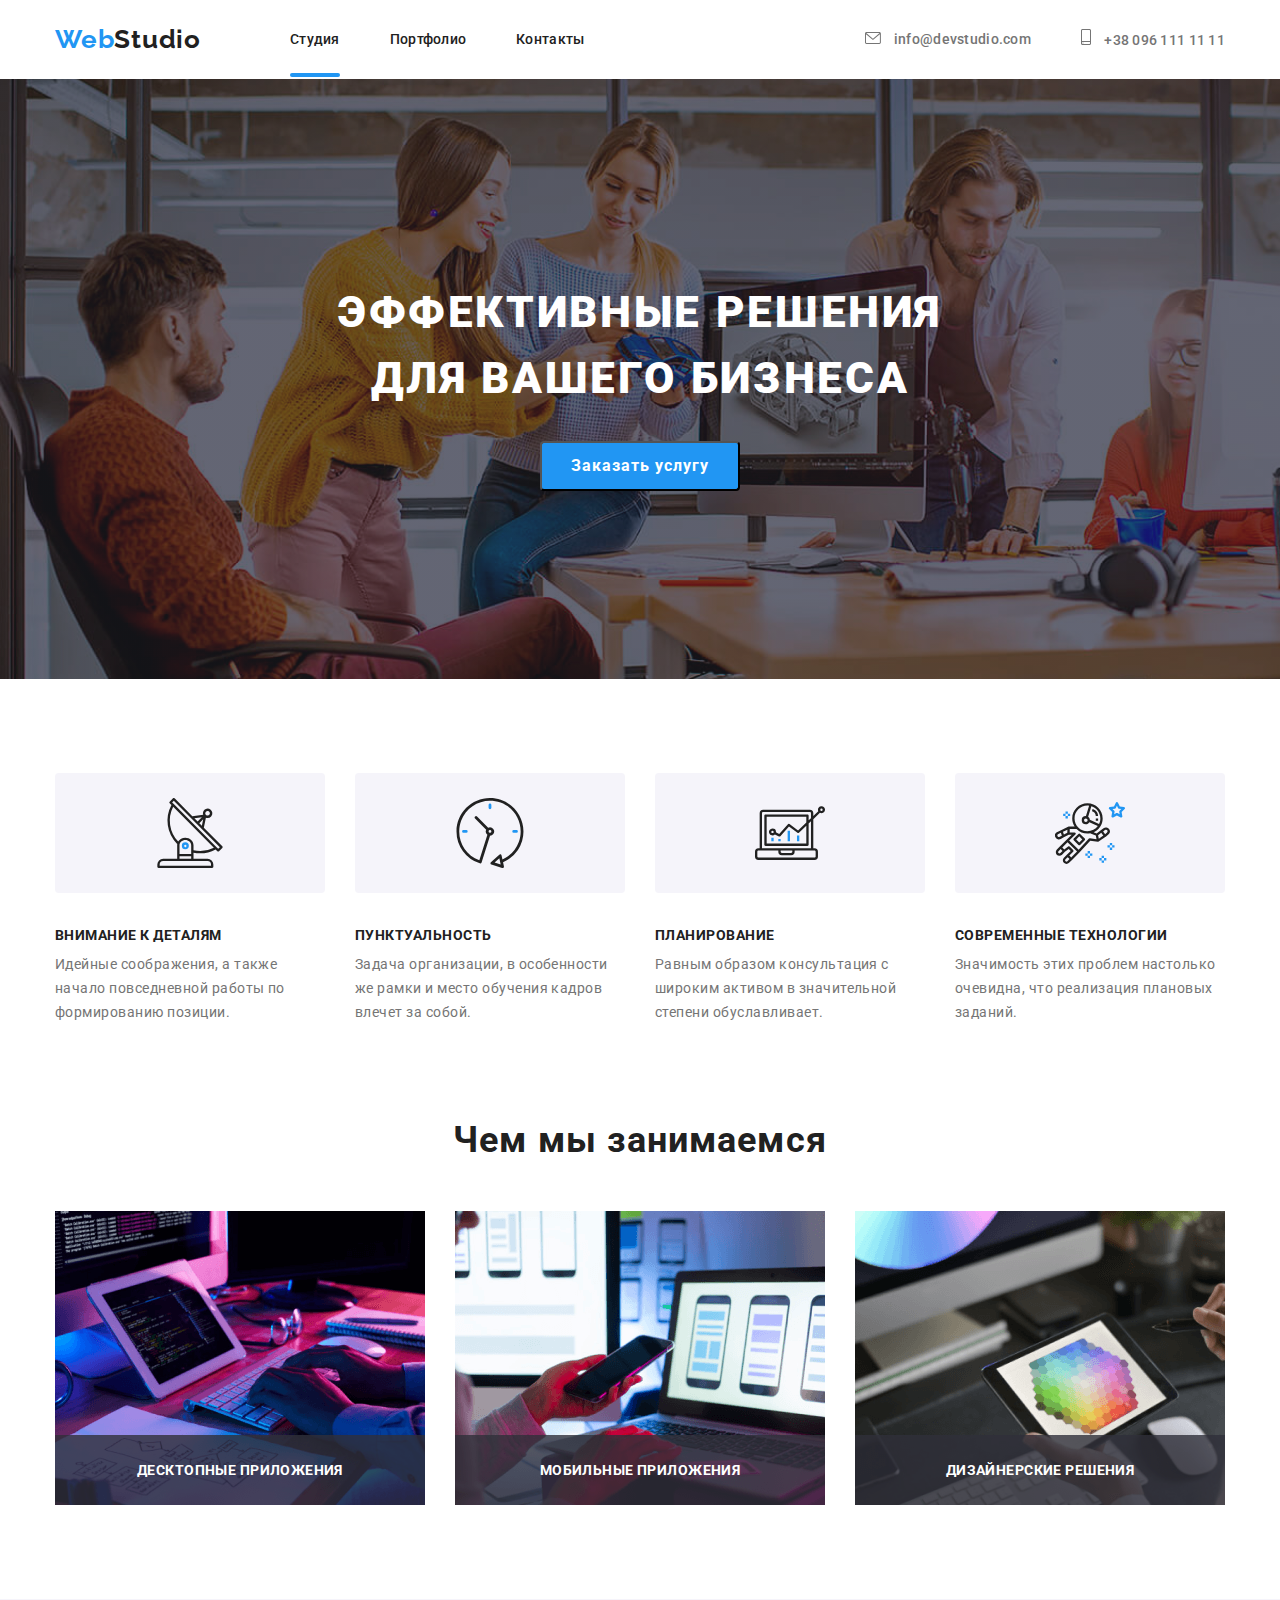
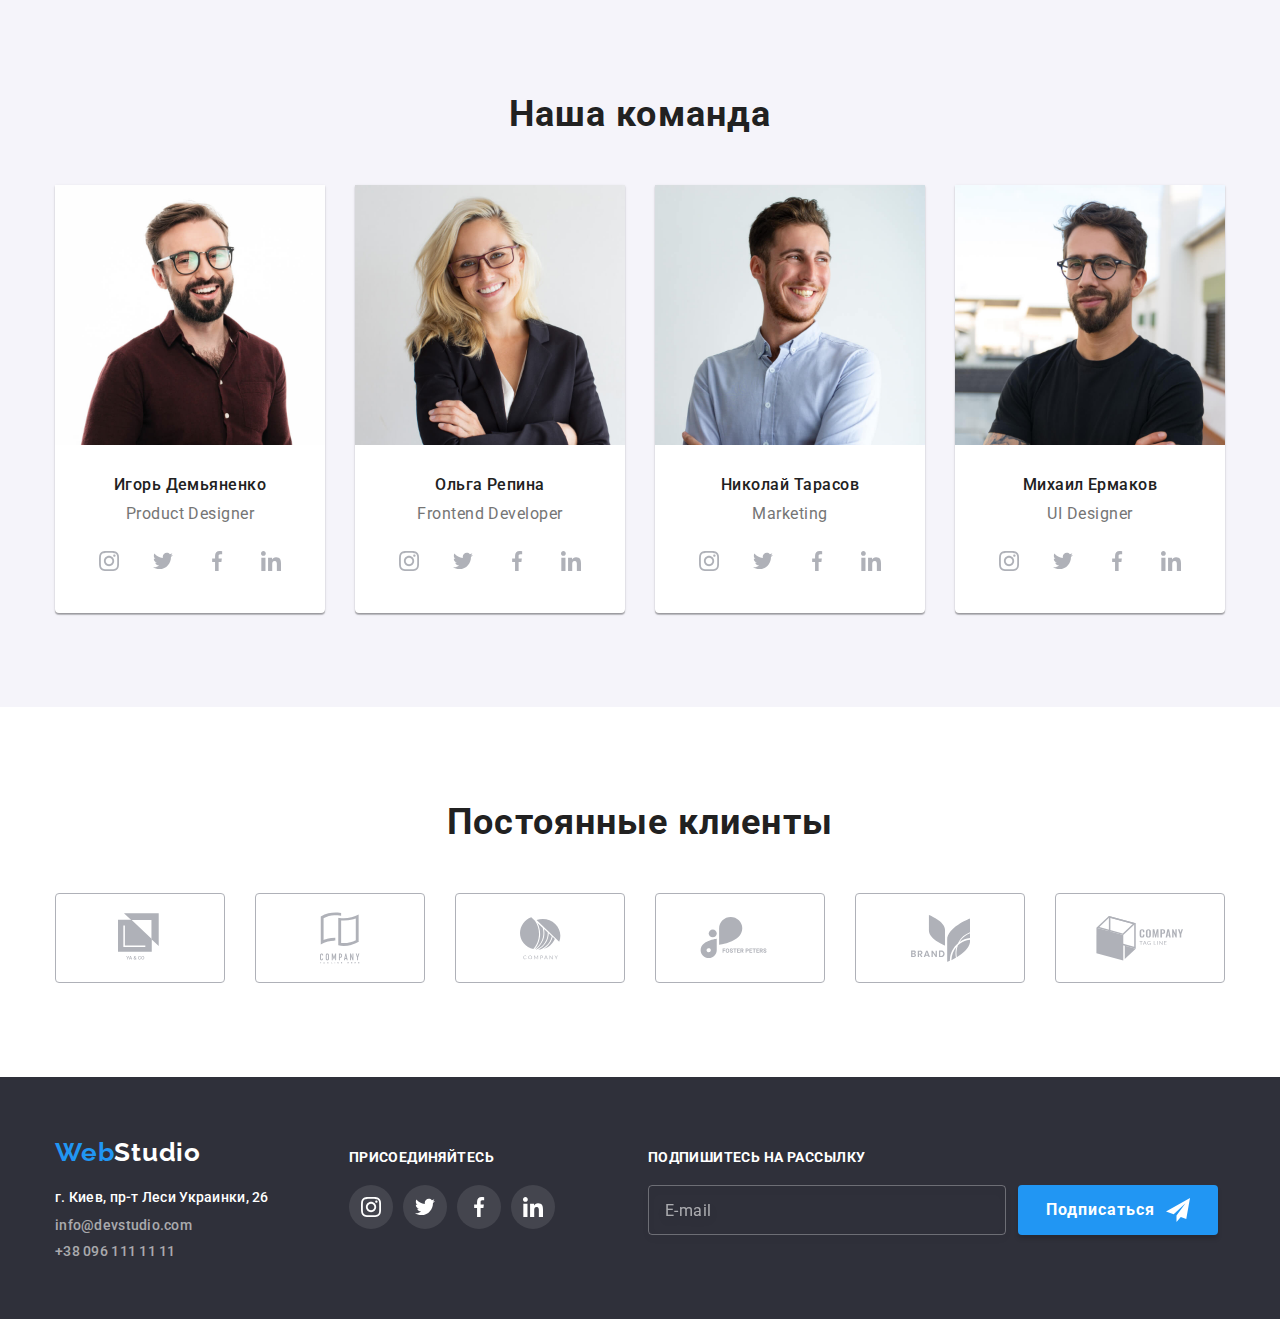
==== commit 0f5fb708: "Готово" ====
--- a/index.html
+++ b/index.html
@@ -63,8 +63,7 @@
     <!--Приимущества (стиль работы) ADVANTAGE-->
     <section class="advantage">
       <div class="container">
-        <H2 class="hidden-section-title">Приимущества (стиль работы) ЗАГОЛОВОК БУДЕТ СКРЫТ
-          ПОЗЖЕ ЧЕРЕЗ CSS</H2>
+        <H2 class="visualy-hidden">Приимущества (стиль работы)</H2>
         <!--заголовок будет скрыт позже через CSS-->
 
         <ul class="advantage-section">
@@ -319,18 +318,20 @@
             </a></li>
         </ul>
       </div>
+
       <div class="form-footer">
         <h2 class="footer-title title text-common">Подпишитесь на рассылку</h2>
         <form action="#" method="GET" class="footer-form-area">
-          <input class="footer-user-name" type="email" name="footer-user-name" placeholder="E-mail" required>
-          <button class="subscribe" type="button">
+          <input class="form-footer-name" type="email" name="footer-user-name" placeholder="E-mail" required>
+          <button class="form-footer-btn" type="submit">
             Подписаться
-            <!-- <svg class="icon-send-svg">
+            <svg class="form-footer-icon" width="24px" height="24px">
               <use href="./images/icon-svg/sprite.svg#icon-icon-send"></use>
-            </svg> -->
+            </svg>
           </button>
         </form>
       </div>
+
     </div>
   </footer>
   <div class="backdrop is-hidden" data-modal>
@@ -346,32 +347,44 @@
 
         <label class="modal-form-field">
           Имя
-          <input type="text" class="modal-form-input" name="user-name" id="user-name" required minlength="2">
-          <svg width="12px" height="12px" class="modal-icon">
-            <use href="./images/icon-svg/sprite.svg#icon-modal-name"></use>
-          </svg>
-        </label>
+          <span class="modal-form-wrap">
+            <input type="text" class="modal-form-input" name="user-name" id="user-name" required minlength="2">
+            <svg width="12px" height="12px" class="modal-form-icon">
+              <use href="./images/icon-svg/sprite.svg#icon-modal-name"></use>
+            </svg>
+          </span>
+        </label>
+
         <label class="modal-form-field">
           Телефон
-          <input type="tel" class="modal-form-input" name="user-tel" required>
-          <svg width="12px" height="12px" class="modal-icon">
-            <use href="./images/icon-svg/sprite.svg#icon-modal-phone"></use>
-          </svg>
-        </label>
+          <span class="modal-form-wrap">
+            <input type="tel" class="modal-form-input" name="user-tel" required>
+            <svg width="13px" height="13px" class="modal-form-icon">
+              <use href="./images/icon-svg/sprite.svg#icon-modal-phone"></use>
+            </svg>
+          </span>
+        </label>
+
         <label class="modal-form-field">
           Почта
-          <input type="email" class="modal-form-input" name="user-email" required>
-          <svg width="15px" height="12px" class="modal-icon">
-            <use href="./images/icon-svg/sprite.svg#icon-modal-mail"></use>
-          </svg>
-        </label>
+          <span class="modal-form-wrap">
+            <input type="email" class="modal-form-input" name="user-email" required>
+            <svg width="15px" height="12px" class="modal-form-icon">
+              <use href="./images/icon-svg/sprite.svg#icon-modal-mail"></use>
+            </svg>
+          </span>
+        </label>
+
         <label>
           Комментарий
-          <textarea class="modal-form-massage" name="user-comment" id="user-comment"
-            placeholder="Введите текст" minlength="10"></textarea>
-        </label>
-        <input class="modal-form-policy" name="user-policy" value="accept-policy" type="checkbox">
-        <!-- <p class="licence-text">Соглашаюсь с рассылкой и принимаю <a class="link" href="">Условия договора</a></p> -->
+          <textarea class="modal-form-massage" name="user-comment" id="user-comment" placeholder="Введите текст"
+            minlength="10"></textarea>
+        </label>
+        <input class="modal-form-check" name="user-policy" id="modal-form-policy" value="accept-policy" type="checkbox">
+        <label for="modal-form-policy" class="modal-form-policy">
+          Соглашаюсь с рассылкой и принимаю
+          <a class="modal-form-link" href="#">Условия договора</a>
+        </label>
         <button class="modal-form-btn" type="submit">Отправить</button>
       </form>
     </div>
--- a/css/styles.css
+++ b/css/styles.css
@@ -43,7 +43,17 @@
   color: var(--accent-color);
 }
 
-
+.visualy-hidden,
+.modal-form-check {
+position: absolute !important;
+clip: rect(1px 1px 1px 1px); /* IE6, IE7 */
+clip: rect(1px, 1px, 1px, 1px);
+padding: 0;
+border: 0;
+width: 0;
+height: 0;
+overflow: hidden;
+}
 
 .title {
 font-weight: 700;
@@ -61,98 +71,6 @@
   padding: 0 15px;
   margin: 0 auto;
   /* outline: 1px solid red; */
-}
-.backdrop {
-  position: fixed;
-  width: 100%;
-  height: 100%;
-  top: 0;
-  left: 0;
-  background-color: rgba(0, 0, 0, 0.2);
-  transition: all 250ms cubic-bezier(0.4, 0, 0.2, 1);
-}
-.modal {
-  position: absolute;
-  padding: 40px;
-  top: 50%;
-  left: 50%;
-  transform: translate(-50%, -50%);
-
-  width: 528px;
-  height: 581px;
-  background-color: var(--text-dark-theme-color);
-}
-
-
-.modal-form-field {
-  margin-bottom: 25px;
-}
-
-.modal-form {
-  display: flex;
-  flex-direction: column;
-  font-weight: 400;
-  font-size: 12px;
-  line-height: 1.167;
-  letter-spacing: 0.01em;
-  color: var(--secondary-font-color);
-}
-
-.title-modal {
-  margin-bottom: 12px;
-  font-weight: 700;
-  font-size: 20px;
-  line-height: 1.15;
-  text-align: center;
-  letter-spacing: 0.03em;
-}
-
-.modal-form-input,
-.modal-form-massage {
-  width: 100%;
-  height: 40px;
-  padding: 14px;
-  margin-top: 4px;
-  border: 1px solid rgba(33, 33, 33, 0.2);
-  border-radius: 4px;
-}
-
-.modal-form-input:not(:last-child) {
-  margin-bottom: 10px;
-}
-
-.modal-form-massage {
-  height: 120px;
-  margin-bottom: 20px;
-  resize: none;
-  outline: none;
-}
-
-.modal-form-input:focus:not(:placeholder-shown),
-.modal-form-massage:focus {
-  outline: none;
-  border: 1px solid var(--accent-color);
-  border-radius: 4px;
-}
-
-.licence-check {
-  display: flex;
-  align-items: center;
-  justify-content: center;
-  margin-bottom: 30px;
-}
-
-.modal-form-policy {
-  margin-bottom: 30px;
-}
-
-.licence-text {
-  display: inline-block;
-  font-weight: normal;
-  font-size: 14px;
-  line-height: 1.714;
-  letter-spacing: 0.03em;
-  color: var(--secondary-font-color);
 }
 
 /* ===========  END COMPONENT  =========== */
@@ -305,8 +223,8 @@
 .btn:hover,
 .btn:focus {
   box-shadow: 0px 4px 4px rgba(0, 0, 0, 0.15);
-  color: var(--accent-color);
-  background-color: var(--text-dark-theme-color);
+  color: rgb(213, 253, 194);
+  background-color: rgb(0, 82, 204);
 }
 
 .btn .container {
@@ -717,25 +635,157 @@
 .modal-form-btn:hover,
 .modal-form-btn:focus {
   box-shadow: 0px 4px 4px rgba(0, 0, 0, 0.15);
-  color: #fbff00;
-  background-color: #0004fd;
+  background-color: #188CE8;
   /* opacity: 0.7; */
 }
 
-
-
-
-
-
-
-
-
-
-.footer-user-name {
+.backdrop {
+  position: fixed;
+  width: 100%;
+  height: 100%;
+  top: 0;
+  left: 0;
+  background-color: rgba(0, 0, 0, 0.2);
+  transition: all 250ms cubic-bezier(0.4, 0, 0.2, 1);
+}
+.modal {
+  position: absolute;
+  padding: 40px;
+  top: 50%;
+  left: 50%;
+  transform: translate(-50%, -50%);
+
+  width: 528px;
+  height: 581px;
+  background-color: var(--text-dark-theme-color);
+}
+
+.modal-form-icon {
+  position: absolute;
+  top: 50%;
+  left: 14px;
+  transform: translateY(-50%);
+}
+
+.modal-form {
+  display: flex;
+  flex-direction: column;
+  font-weight: 400;
+  font-size: 12px;
+  line-height: 1.167;
+  letter-spacing: 0.01em;
+  color: var(--secondary-font-color);
+}
+
+.modal-form-wrap {
+  position: relative;
+  display: block;
+  margin-top: 4px;
+}
+
+.title-modal {
+  margin-bottom: 12px;
+  font-weight: 700;
+  font-size: 20px;
+  line-height: 1.15;
+  text-align: center;
+  letter-spacing: 0.03em;
+}
+
+.modal-form-input,
+.modal-form-massage {
+  width: 100%;
+  height: 40px;
+  padding: 12px 12px 12px 42px;
+
+  border: 1px solid rgba(33, 33, 33, 0.2);
+  border-radius: 4px;
+}
+
+.modal-form-field:not(:last-child) {
+  margin-bottom: 10px;
+}
+
+.modal-form-massage {
+  height: 120px;
+  margin-top: 4px;
+  margin-bottom: 20px;
+  padding: 16px 12px;
+  resize: none;
+  outline: none;
+}
+
+.modal-form-input:focus,
+.modal-form-massage:focus {
+  outline: none;
+  border: 1px solid var(--accent-color);
+  border-radius: 4px;
+}
+
+.modal-form-input:focus + .modal-form-icon {
+  fill: var(--accent-color);
+}
+
+.licence-check {
+  display: flex;
+  align-items: center;
+  justify-content: center;
+  margin-bottom: 30px;
+
+}
+
+.modal-form-policy {
+  display: flex;
+  align-items: center;
+  margin-bottom: 30px;
+}
+
+.modal-form-policy,
+.modal-form-link {
+  font-weight: 400;
+  font-size: 14px;
+  line-height: 1.714;
+  letter-spacing: 0.03em;
+  color: var(--secondary-font-color);
+}
+
+.modal-form-policy::before {
+  display: inline-block;
+  content: "";
+  width: 16px;
+  height: 16px;
+  margin-right: 8px;
+  border: 2px solid black;
+  outline: none;
+  border-radius: 4px;
+}
+
+.modal-form-check:checked + .modal-form-policy::before {
+background-image: url(../images/icon-svg/licence-check.svg);
+background-repeat: no-repeat;
+background-position: center;
+border: 1px solid var(--accent-color);
+border-radius: 4px;
+
+}
+
+.modal-form-link {
+  color: var(--accent-color);
+  margin-left: 4px;
+}
+
+
+/* ============= END MODAL =========== */
+.footer-form-area {
+  display: inline-flex;
+  align-items: center;
+}
+
+.form-footer-name {
   margin-right: 12px;
   height: 50px;
   width: 358px;
-  padding: 16px;
+  padding-left: 16px;
 
   font-weight: 400;
   font-size: 16px;
@@ -749,57 +799,55 @@
   border-radius: 4px;
   }
 
-  .footer-user-name::placeholder {
+  .form-footer-name::placeholder {
     color: rgba(255, 255, 255, 0.6);
   }
 
-.subscribe {
+.form-footer-name:focus,
+.form-footer-name:focus::placeholder {
+  background-color: rgb(232, 240, 254);
+  color: black;
+}
+
+.form-footer-btn {
+  position: relative;
   width: 200px;
   height: 50px;
-  padding: 10px 62px 10px 28px;
+
 
   font-weight: 700;
   font-size: 16px;
   line-height: 1.875;
   text-align: center;
   letter-spacing: 0.06em;
-
+  padding: 10px 62px 10px 28px;
   border: none;
   background: var(--accent-color);
   border-radius: 4px;
   box-shadow: 0px 4px 4px rgba(0, 0, 0, 0.15);
   color: var(--text-dark-theme-color);
-  background-image: url(../images/icon-svg/icon-send.svg);
-  background-repeat: no-repeat;
-  background-size: 24px 24px;
-  background-position: right 28px center;
   transition: color 250ms cubic-bezier(0.4, 0, 0.2, 1), background-color 250ms cubic-bezier(0.4, 0, 0.2, 1);
   }
 
-  /* .subscribe::after {
-    content: '';
-    width: 24px;
-    height: 24px;
-    background-image: url(../images/icon-svg/icon-send.svg);
-    fill: red;
-  } */
-
-.subscribe:hover {
+.form-footer-btn:hover {
   outline: none;
   border: none;
-  opacity: 0.5;
-}
-
-.icon-send-svg {
-    margin-left: 10px;
-    width: 24px;
-    height: 24px;
+  background-color: rgb(4, 4, 255);
+  color: #e3f5ff;
+
+}
+
+
+.form-footer-icon {
+    position: absolute;
+    top: 0;
+    right: 28px;
+    top: 50%;
+    transform: translateY(-50%);
     fill: currentColor;
 }
 
-.modal-icon {
-
-}
+
 
 /* ===========  PORTFOLIO COMPONENT  =========== */
 .portfolio-text-common {
